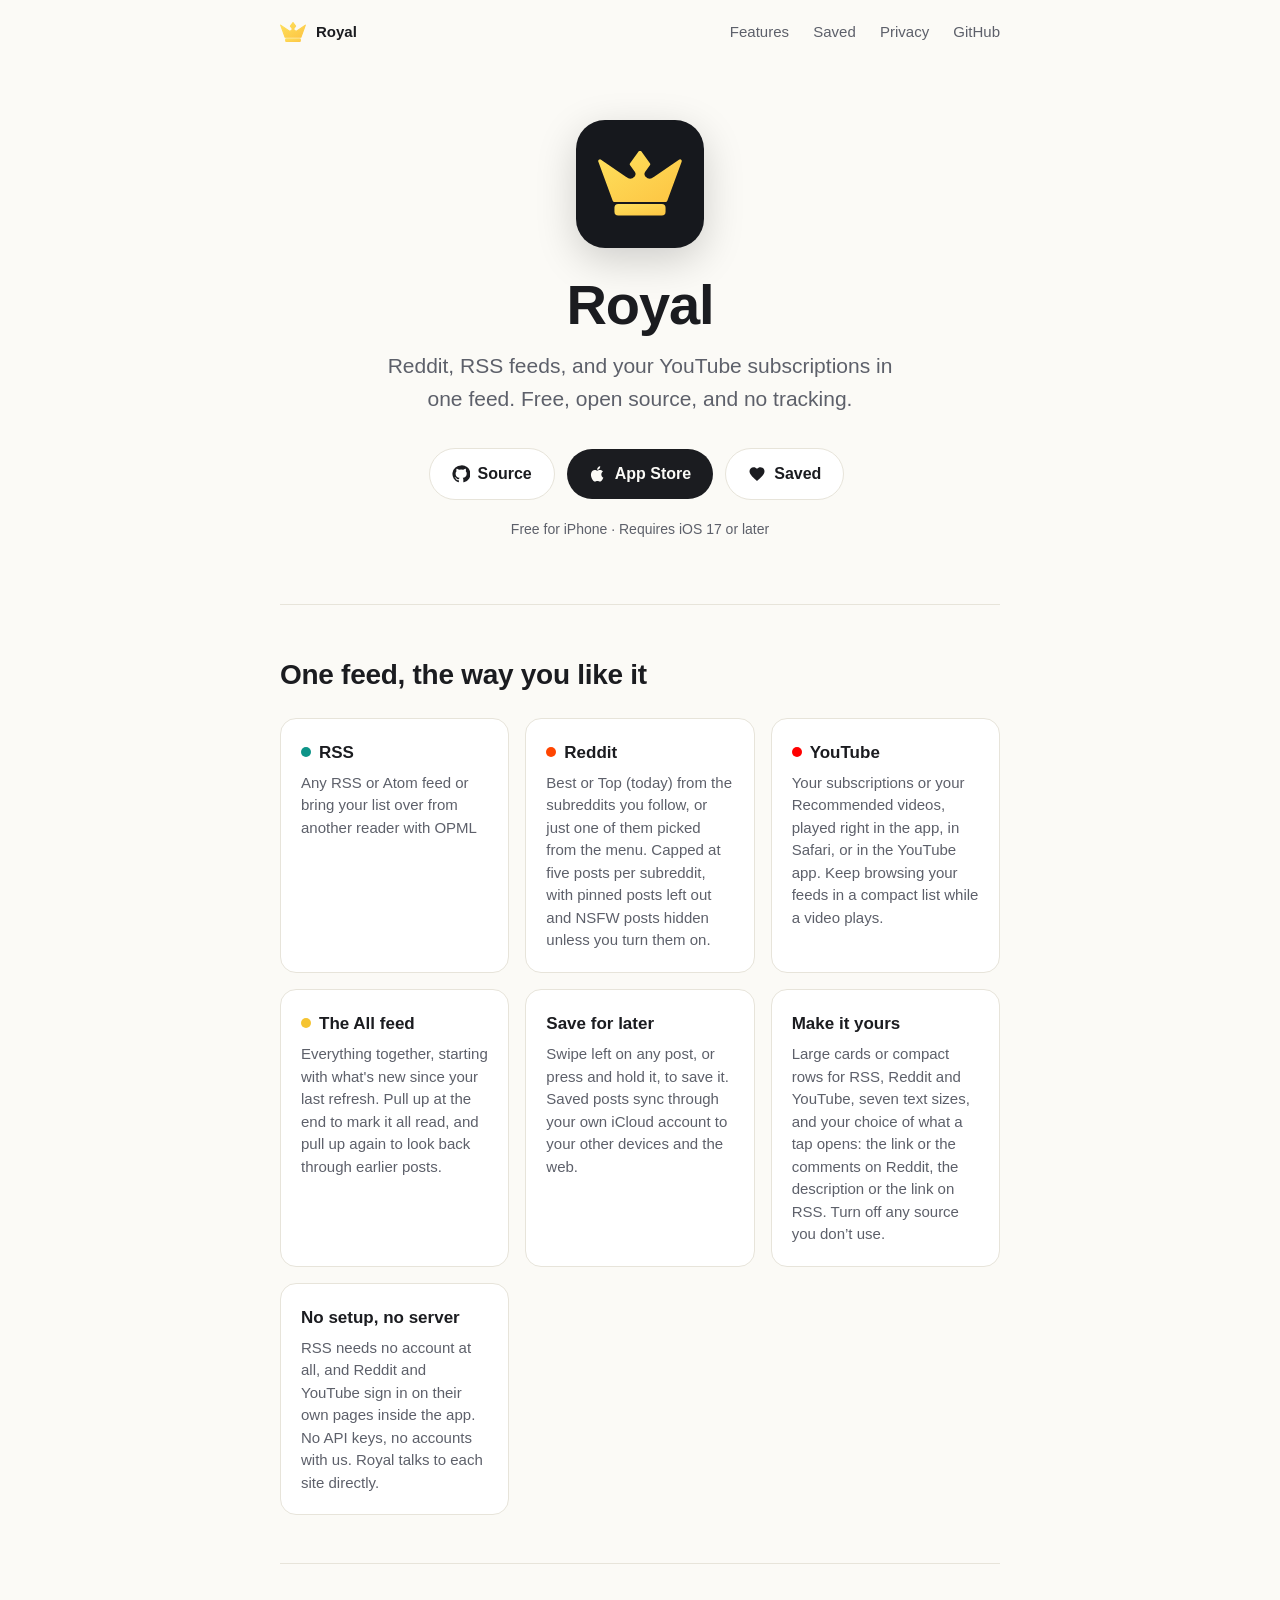
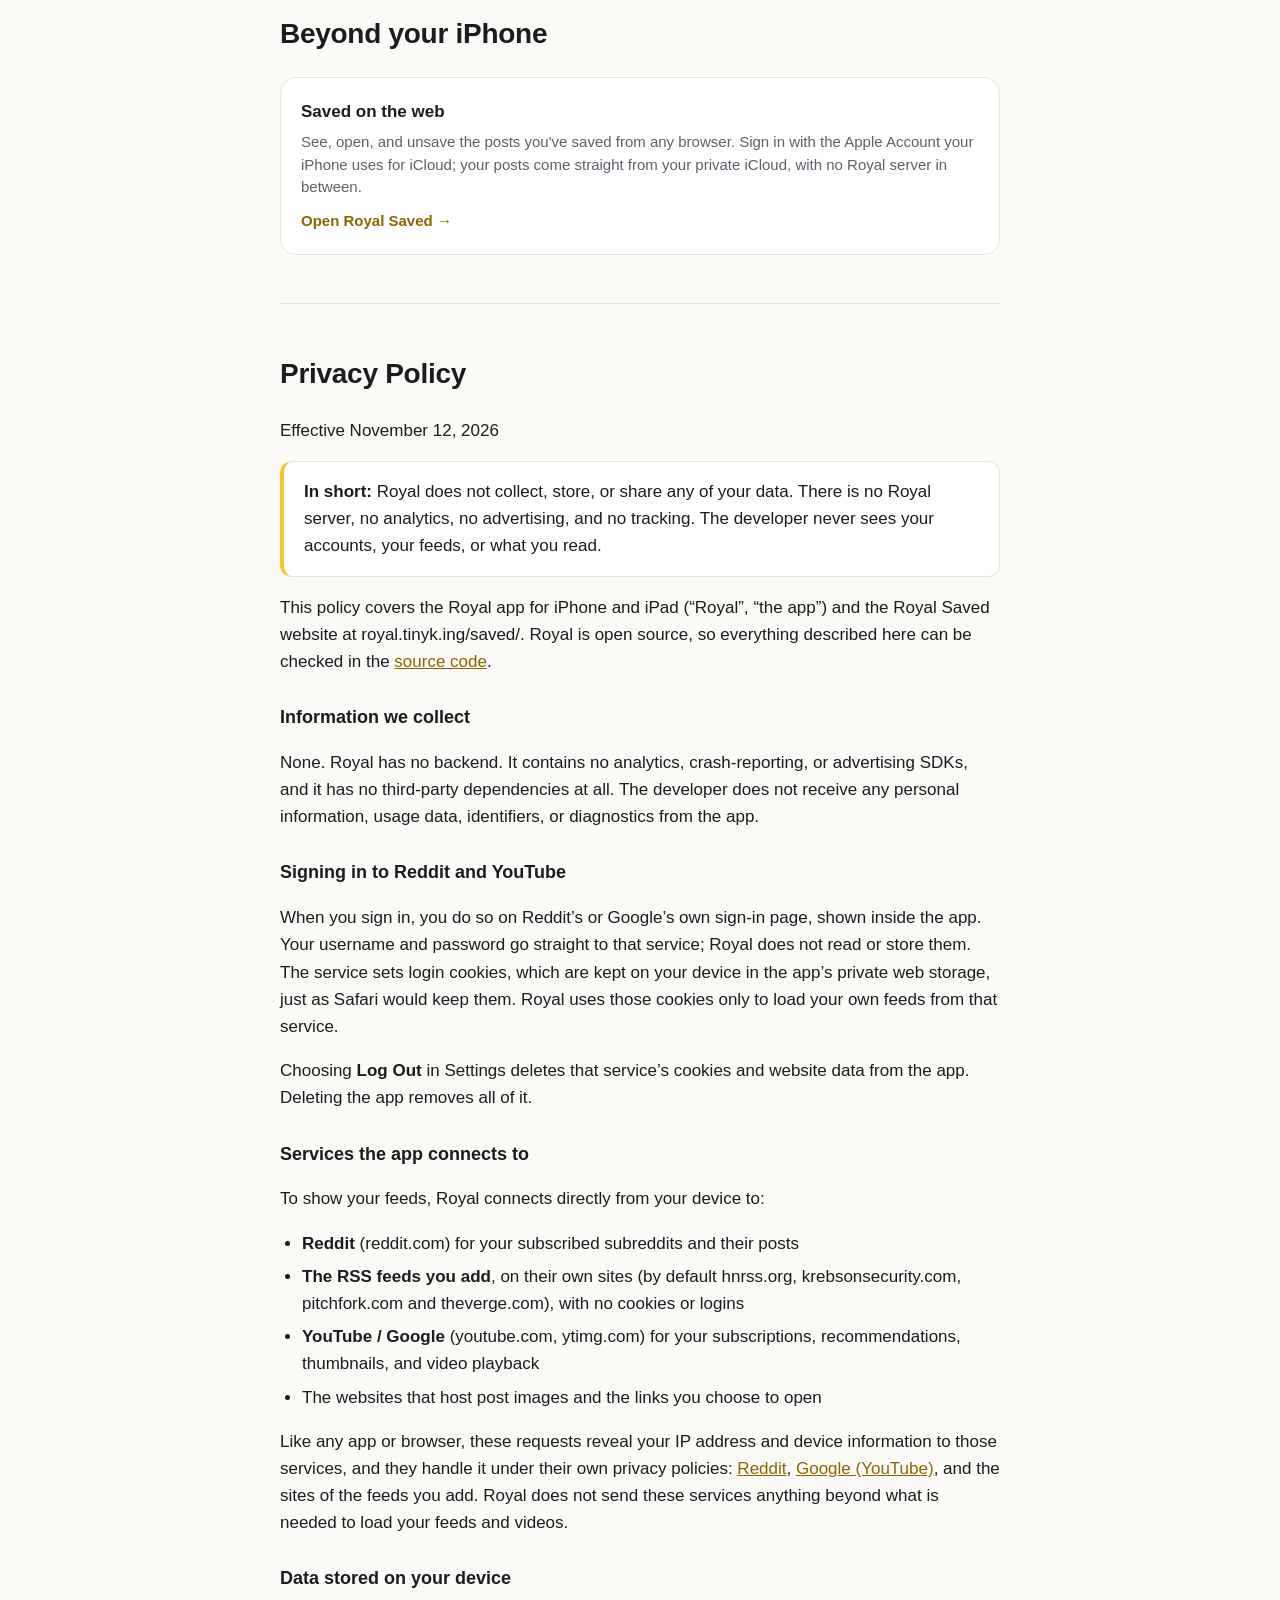
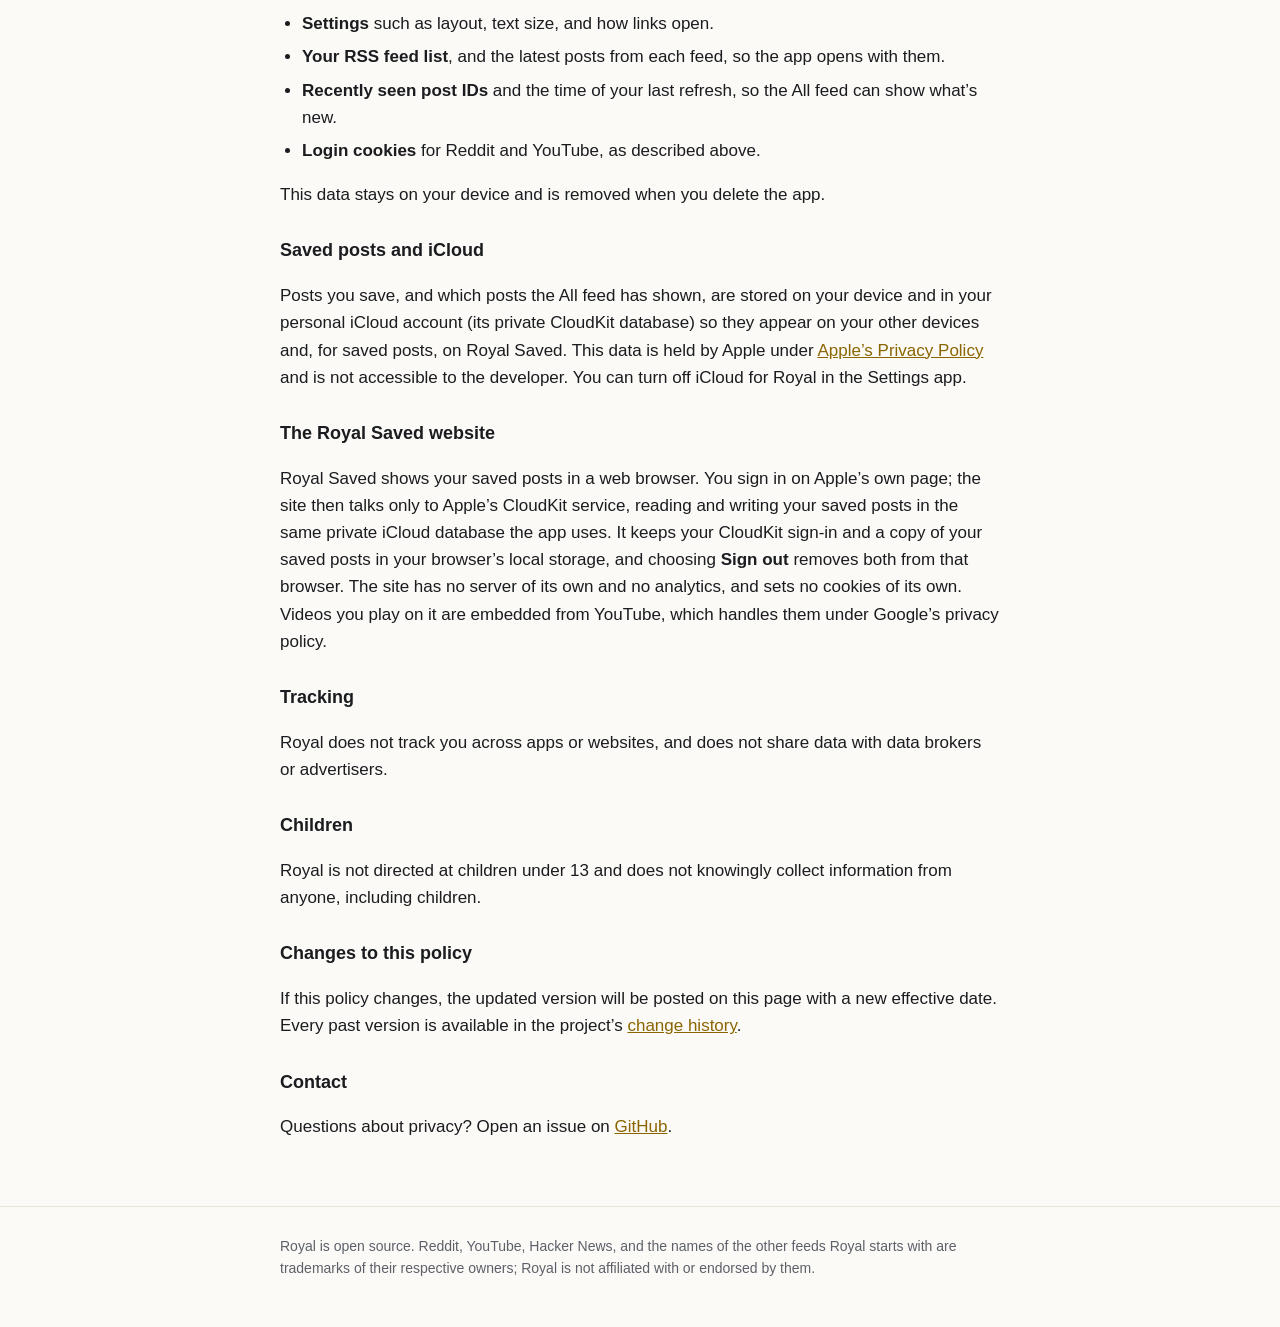
==== docs/index.html @ c331003e "Shorten the landing page's RSS description Co-Authored-By: Claude Opus 5.5 <noreply@anthropic.com>" ====
<!doctype html>
<html lang="en">
<head>
<meta charset="utf-8">
<meta name="viewport" content="width=device-width, initial-scale=1">
<title>Royal — Reddit, RSS &amp; YouTube in one feed</title>
<meta name="description" content="Royal is a free, open-source iOS app that combines Reddit, RSS feeds, and your YouTube subscriptions in one feed. No server, no tracking.">
<link rel="icon" href="data:image/svg+xml,%3Csvg xmlns='http://www.w3.org/2000/svg' viewBox='0 0 1024 1024'%3E%3Crect width='1024' height='1024' rx='230' fill='%2316181d'/%3E%3Cpath fill='%23fed655' stroke='%23fed655' stroke-width='28' stroke-linejoin='round' d='M310 640 196 330 395 467Q440 505 480 460 500 435 485 410L445 355 512 262 579 355 539 410Q524 435 544 460 584 505 629 467L828 330 714 640Z'/%3E%3Crect x='310' y='668' width='404' height='92' rx='30' fill='%23fed655'/%3E%3C/svg%3E">
<style>
  :root {
    --bg: #fbfaf6;
    --surface: #ffffff;
    --text: #1b1c20;
    --muted: #5d606a;
    --line: #e7e4da;
    --gold: #f5c432;
    --gold-ink: #8a6500;
    --icon-bg: #16181d;
  }
  @media (prefers-color-scheme: dark) {
    :root {
      --bg: #0e0f12;
      --surface: #17191e;
      --text: #ecebe6;
      --muted: #a2a4ad;
      --line: #2a2c33;
      --gold: #fed655;
      --gold-ink: #fed655;
      --icon-bg: #22252c;
    }
  }
  * { box-sizing: border-box; }
  html { scroll-behavior: smooth; }
  body {
    margin: 0;
    background: var(--bg);
    color: var(--text);
    font: 17px/1.6 -apple-system, BlinkMacSystemFont, "SF Pro Text", "Helvetica Neue", Helvetica, Arial, sans-serif;
    -webkit-font-smoothing: antialiased;
  }
  a { color: var(--gold-ink); }
  .wrap { max-width: 760px; margin: 0 auto; padding: 0 20px; }

  nav { display: flex; justify-content: space-between; align-items: center; padding: 20px 0; font-size: 15px; }
  nav .brand { display: flex; align-items: center; gap: 10px; font-weight: 600; color: var(--text); text-decoration: none; }
  nav .links a { color: var(--muted); text-decoration: none; margin-left: 20px; }
  nav .links a:hover { color: var(--text); }

  .hero { text-align: center; padding: 56px 0 64px; }
  .icon { width: 128px; height: 128px; border-radius: 29px; background: var(--icon-bg); display: grid; place-items: center; margin: 0 auto 28px; box-shadow: 0 12px 40px rgba(0,0,0,.18); }
  .icon svg { width: 84px; }
  h1 { font-size: clamp(40px, 8vw, 56px); line-height: 1.05; letter-spacing: -0.02em; margin: 0 0 14px; }
  .tagline { font-size: 21px; color: var(--muted); max-width: 520px; margin: 0 auto 32px; }
  /* App Store sits in the middle column, centered under the icon and title, however
     wide the buttons beside it are. */
  .buttons { display: grid; grid-template-columns: 1fr auto 1fr; gap: 12px; align-items: center; }
  .buttons .btn:first-child { justify-self: end; }
  .buttons .btn:last-child { justify-self: start; }
  .btn { display: inline-flex; align-items: center; gap: 8px; padding: 12px 22px; border-radius: 999px; font-weight: 600; font-size: 16px; text-decoration: none; }
  .btn.primary { background: var(--text); color: var(--bg); }
  .btn.secondary { border: 1px solid var(--line); color: var(--text); background: var(--surface); }
  .btn svg { width: 18px; height: 18px; fill: currentColor; }
  .btn { transition: transform .15s ease, box-shadow .15s ease, background-color .15s ease, border-color .15s ease, color .15s ease; }
  .btn:hover { transform: translateY(-2px); box-shadow: 0 6px 18px rgb(0 0 0 / .14); }
  .btn:active { transform: translateY(0); box-shadow: none; }
  .btn.primary:hover { background: var(--gold); color: #1b1c20; }
  .btn.secondary:hover { border-color: var(--gold); color: var(--gold-ink); }
  .btn:focus-visible { outline: 2px solid var(--gold); outline-offset: 3px; }
  @media (prefers-reduced-motion: reduce) { .btn, .btn:hover { transition: none; transform: none; } }

  section { padding: 48px 0; border-top: 1px solid var(--line); }
  h2 { font-size: 28px; letter-spacing: -0.01em; margin: 0 0 20px; }
  h3 { font-size: 18px; margin: 28px 0 6px; }

  .features { display: grid; grid-template-columns: repeat(auto-fit, minmax(220px, 1fr)); gap: 16px; }
  .feature { background: var(--surface); border: 1px solid var(--line); border-radius: 16px; padding: 20px; }
  .feature h3 { margin: 0 0 6px; font-size: 17px; }
  .feature p { margin: 0; color: var(--muted); font-size: 15px; line-height: 1.5; }
  .requirements { margin: 18px 0 0; color: var(--muted); font-size: 14px; }
  .feature .more { display: inline-block; margin-top: 10px; font-weight: 600; font-size: 15px; text-decoration: none; }
  .feature .more:hover { text-decoration: underline; }
  .dot { display: inline-block; width: 10px; height: 10px; border-radius: 50%; margin-right: 8px; vertical-align: 1px; }

  .privacy p, .privacy li { color: var(--text); }
  .privacy ul { padding-left: 22px; }
  .privacy li { margin-bottom: 6px; }
  .summary { background: var(--surface); border: 1px solid var(--line); border-left: 4px solid var(--gold); border-radius: 12px; padding: 16px 20px; margin: 0 0 8px; }
  .muted { color: var(--muted); }
  code { font: 14px ui-monospace, SFMono-Regular, Menlo, monospace; }

  footer { border-top: 1px solid var(--line); padding: 28px 0 48px; color: var(--muted); font-size: 14px; }
  footer a { color: var(--muted); }

  /* Too narrow for three across: App Store on its own row, the other two below. */
  @media (max-width: 520px) {
    .buttons { grid-template-columns: auto auto; justify-content: center; }
    .buttons .btn.primary { order: -1; grid-column: 1 / -1; justify-self: center; }
  }
  @media (max-width: 480px) {
    nav .links a { margin-left: 14px; }
    .tagline { font-size: 18px; }
  }
</style>
</head>
<body>
<div class="wrap">
  <nav>
    <a class="brand" href="#">
      <svg width="26" viewBox="180 250 664 520" aria-hidden="true"><use href="#crown"/></svg>
      Royal
    </a>
    <div class="links">
      <a href="#features">Features</a>
      <a href="saved/">Saved</a>
      <a href="#privacy">Privacy</a>
      <a href="https://github.com/tinykings/Royal-iOS">GitHub</a>
    </div>
  </nav>

  <header class="hero">
    <div class="icon">
      <svg viewBox="180 250 664 520" role="img" aria-label="Royal app icon">
        <defs>
          <linearGradient id="gold" x1="0" y1="0" x2="1" y2="1">
            <stop offset="0" stop-color="#fee05c"/>
            <stop offset="1" stop-color="#fdc543"/>
          </linearGradient>
          <g id="crown" fill="url(#gold)">
            <path stroke="url(#gold)" stroke-width="28" stroke-linejoin="round"
                  d="M310 640 196 330 395 467Q440 505 480 460 500 435 485 410L445 355 512 262 579 355 539 410Q524 435 544 460 584 505 629 467L828 330 714 640Z"/>
            <rect x="310" y="668" width="404" height="92" rx="30"/>
          </g>
        </defs>
        <use href="#crown"/>
      </svg>
    </div>
    <h1>Royal</h1>
    <p class="tagline">Reddit, RSS feeds, and your YouTube subscriptions in one feed. Free, open source, and no tracking.</p>
    <div class="buttons">
      <a class="btn secondary" href="https://github.com/tinykings/Royal-iOS">
        <svg viewBox="0 0 24 24" aria-hidden="true"><path d="M12 .5a11.5 11.5 0 0 0-3.6 22.4c.6.1.8-.3.8-.6v-2c-3.2.7-3.9-1.5-3.9-1.5-.5-1.3-1.3-1.7-1.3-1.7-1-.7.1-.7.1-.7 1.2.1 1.8 1.2 1.8 1.2 1 1.8 2.8 1.3 3.5 1 .1-.8.4-1.3.7-1.6-2.6-.3-5.3-1.3-5.3-5.7 0-1.3.5-2.3 1.2-3.1-.1-.3-.5-1.5.1-3.1 0 0 1-.3 3.2 1.2a11 11 0 0 1 5.8 0c2.2-1.5 3.2-1.2 3.2-1.2.6 1.6.2 2.8.1 3.1.8.8 1.2 1.9 1.2 3.1 0 4.4-2.7 5.4-5.3 5.7.4.4.8 1.1.8 2.2v3.3c0 .3.2.7.8.6A11.5 11.5 0 0 0 12 .5z"/></svg>
        Source
      </a>
      <a class="btn primary" href="https://apps.apple.com/search?term=Royal%20tinykings">
        <svg viewBox="0 0 24 24" aria-hidden="true"><path d="M16.4 12.6c0-2.6 2.1-3.8 2.2-3.9-1.2-1.8-3.1-2-3.7-2-1.6-.2-3.1.9-3.9.9-.8 0-2-.9-3.4-.9-1.7 0-3.3 1-4.2 2.6-1.8 3.1-.5 7.7 1.3 10.2.9 1.2 1.9 2.6 3.2 2.6 1.3-.1 1.8-.8 3.3-.8 1.6 0 2 .8 3.4.8 1.4 0 2.3-1.3 3.1-2.5 1-1.4 1.4-2.8 1.4-2.9 0 0-2.7-1-2.7-4.1zM13.9 4.9c.7-.9 1.2-2 1-3.2-1 .1-2.3.7-3 1.6-.7.8-1.2 2-1.1 3.1 1.2.1 2.3-.6 3.1-1.5z"/></svg>
        App Store
      </a>
      <a class="btn secondary" href="saved/">
        <svg viewBox="0 0 24 24" aria-hidden="true"><path d="M12 21.2l-1.4-1.3C5.4 15.3 2 12.2 2 8.4 2 5.3 4.4 3 7.5 3c1.7 0 3.4.8 4.5 2.1C13.1 3.8 14.8 3 16.5 3 19.6 3 22 5.3 22 8.4c0 3.8-3.4 6.9-8.6 11.5L12 21.2z"/></svg>
        Saved
      </a>
    </div>
    <p class="requirements">Free for iPhone · Requires iOS 17 or later</p>
  </header>

  <section id="features">
    <h2>One feed, the way you like it</h2>
    <div class="features">
      <div class="feature">
        <h3><span class="dot" style="background:#0d9488"></span>RSS</h3>
        <p>Any RSS or Atom feed or bring your list over from another reader with OPML</p>
      </div>
      <div class="feature">
        <h3><span class="dot" style="background:#ff4500"></span>Reddit</h3>
        <p>Best or Top (today) from the subreddits you follow, or just one of them picked from the menu. Capped at five posts per subreddit, with pinned posts left out and NSFW posts hidden unless you turn them on.</p>
      </div>
      <div class="feature">
        <h3><span class="dot" style="background:#ff0000"></span>YouTube</h3>
        <p>Your subscriptions or your Recommended videos, played right in the app, in Safari, or in the YouTube app. Keep browsing your feeds in a compact list while a video plays.</p>
      </div>
      <div class="feature">
        <h3><span class="dot" style="background:var(--gold)"></span>The All feed</h3>
        <p>Everything together, starting with what's new since your last refresh. Pull up at the end to mark it all read, and pull up again to look back through earlier posts.</p>
      </div>
      <div class="feature">
        <h3>Save for later</h3>
        <p>Swipe left on any post, or press and hold it, to save it. Saved posts sync through your own iCloud account to your other devices and the web.</p>
      </div>
      <div class="feature">
        <h3>Make it yours</h3>
        <p>Large cards or compact rows for RSS, Reddit and YouTube, seven text sizes, and your choice of what a tap opens: the link or the comments on Reddit, the description or the link on RSS. Turn off any source you don’t use.</p>
      </div>
      <div class="feature">
        <h3>No setup, no server</h3>
        <p>RSS needs no account at all, and Reddit and YouTube sign in on their own pages inside the app. No API keys, no accounts with us. Royal talks to each site directly.</p>
      </div>
    </div>
  </section>

  <section id="elsewhere">
    <h2>Beyond your iPhone</h2>
    <div class="features">
      <div class="feature">
        <h3>Saved on the web</h3>
        <p>See, open, and unsave the posts you've saved from any browser. Sign in with the Apple Account your iPhone uses for iCloud; your posts come straight from your private iCloud, with no Royal server in between.</p>
        <a class="more" href="saved/">Open Royal Saved →</a>
      </div>
    </div>
  </section>

  <section id="privacy" class="privacy">
    <h2>Privacy Policy</h2>
    <p class="muted">Effective November 12, 2026</p>

    <p class="summary"><strong>In short:</strong> Royal does not collect, store, or share any of your data. There is no Royal server, no analytics, no advertising, and no tracking. The developer never sees your accounts, your feeds, or what you read.</p>

    <p>This policy covers the Royal app for iPhone and iPad (“Royal”, “the app”) and the Royal Saved website at royal.tinyk.ing/saved/. Royal is open source, so everything described here can be checked in the <a href="https://github.com/tinykings/Royal-iOS">source code</a>.</p>

    <h3>Information we collect</h3>
    <p>None. Royal has no backend. It contains no analytics, crash-reporting, or advertising SDKs, and it has no third-party dependencies at all. The developer does not receive any personal information, usage data, identifiers, or diagnostics from the app.</p>

    <h3>Signing in to Reddit and YouTube</h3>
    <p>When you sign in, you do so on Reddit’s or Google’s own sign-in page, shown inside the app. Your username and password go straight to that service; Royal does not read or store them. The service sets login cookies, which are kept on your device in the app’s private web storage, just as Safari would keep them. Royal uses those cookies only to load your own feeds from that service.</p>
    <p>Choosing <strong>Log Out</strong> in Settings deletes that service’s cookies and website data from the app. Deleting the app removes all of it.</p>

    <h3>Services the app connects to</h3>
    <p>To show your feeds, Royal connects directly from your device to:</p>
    <ul>
      <li><strong>Reddit</strong> (reddit.com) for your subscribed subreddits and their posts</li>
      <li><strong>The RSS feeds you add</strong>, on their own sites (by default hnrss.org, krebsonsecurity.com, pitchfork.com and theverge.com), with no cookies or logins</li>
      <li><strong>YouTube / Google</strong> (youtube.com, ytimg.com) for your subscriptions, recommendations, thumbnails, and video playback</li>
      <li>The websites that host post images and the links you choose to open</li>
    </ul>
    <p>Like any app or browser, these requests reveal your IP address and device information to those services, and they handle it under their own privacy policies: <a href="https://www.reddit.com/policies/privacy-policy">Reddit</a>, <a href="https://policies.google.com/privacy">Google (YouTube)</a>, and the sites of the feeds you add. Royal does not send these services anything beyond what is needed to load your feeds and videos.</p>

    <h3>Data stored on your device</h3>
    <ul>
      <li><strong>Settings</strong> such as layout, text size, and how links open.</li>
      <li><strong>Your RSS feed list</strong>, and the latest posts from each feed, so the app opens with them.</li>
      <li><strong>Recently seen post IDs</strong> and the time of your last refresh, so the All feed can show what’s new.</li>
      <li><strong>Login cookies</strong> for Reddit and YouTube, as described above.</li>
    </ul>
    <p>This data stays on your device and is removed when you delete the app.</p>

    <h3>Saved posts and iCloud</h3>
    <p>Posts you save, and which posts the All feed has shown, are stored on your device and in your personal iCloud account (its private CloudKit database) so they appear on your other devices and, for saved posts, on Royal Saved. This data is held by Apple under <a href="https://www.apple.com/legal/privacy/">Apple’s Privacy Policy</a> and is not accessible to the developer. You can turn off iCloud for Royal in the Settings app.</p>

    <h3>The Royal Saved website</h3>
    <p>Royal Saved shows your saved posts in a web browser. You sign in on Apple’s own page; the site then talks only to Apple’s CloudKit service, reading and writing your saved posts in the same private iCloud database the app uses. It keeps your CloudKit sign-in and a copy of your saved posts in your browser’s local storage, and choosing <strong>Sign out</strong> removes both from that browser. The site has no server of its own and no analytics, and sets no cookies of its own. Videos you play on it are embedded from YouTube, which handles them under Google’s privacy policy.</p>

    <h3>Tracking</h3>
    <p>Royal does not track you across apps or websites, and does not share data with data brokers or advertisers.</p>

    <h3>Children</h3>
    <p>Royal is not directed at children under 13 and does not knowingly collect information from anyone, including children.</p>

    <h3>Changes to this policy</h3>
    <p>If this policy changes, the updated version will be posted on this page with a new effective date. Every past version is available in the project’s <a href="https://github.com/tinykings/Royal-iOS/commits/main/docs/index.html">change history</a>.</p>

    <h3>Contact</h3>
    <p>Questions about privacy? Open an issue on <a href="https://github.com/tinykings/Royal-iOS/issues">GitHub</a>.</p>
  </section>
</div>

<footer>
  <div class="wrap">
    Royal is open source. Reddit, YouTube, Hacker News, and the names of the other feeds Royal starts with are trademarks of their respective owners; Royal is not affiliated with or endorsed by them.
  </div>
</footer>
<script>
  // Land on the linked section (e.g. #privacy) on load, even when the browser would
  // otherwise restore an earlier scroll position.
  if ("scrollRestoration" in history) history.scrollRestoration = "manual";
  window.addEventListener("load", () => {
    const target = location.hash && document.getElementById(decodeURIComponent(location.hash.slice(1)));
    if (target) target.scrollIntoView({ behavior: "instant" });
  });
</script>
</body>
</html>
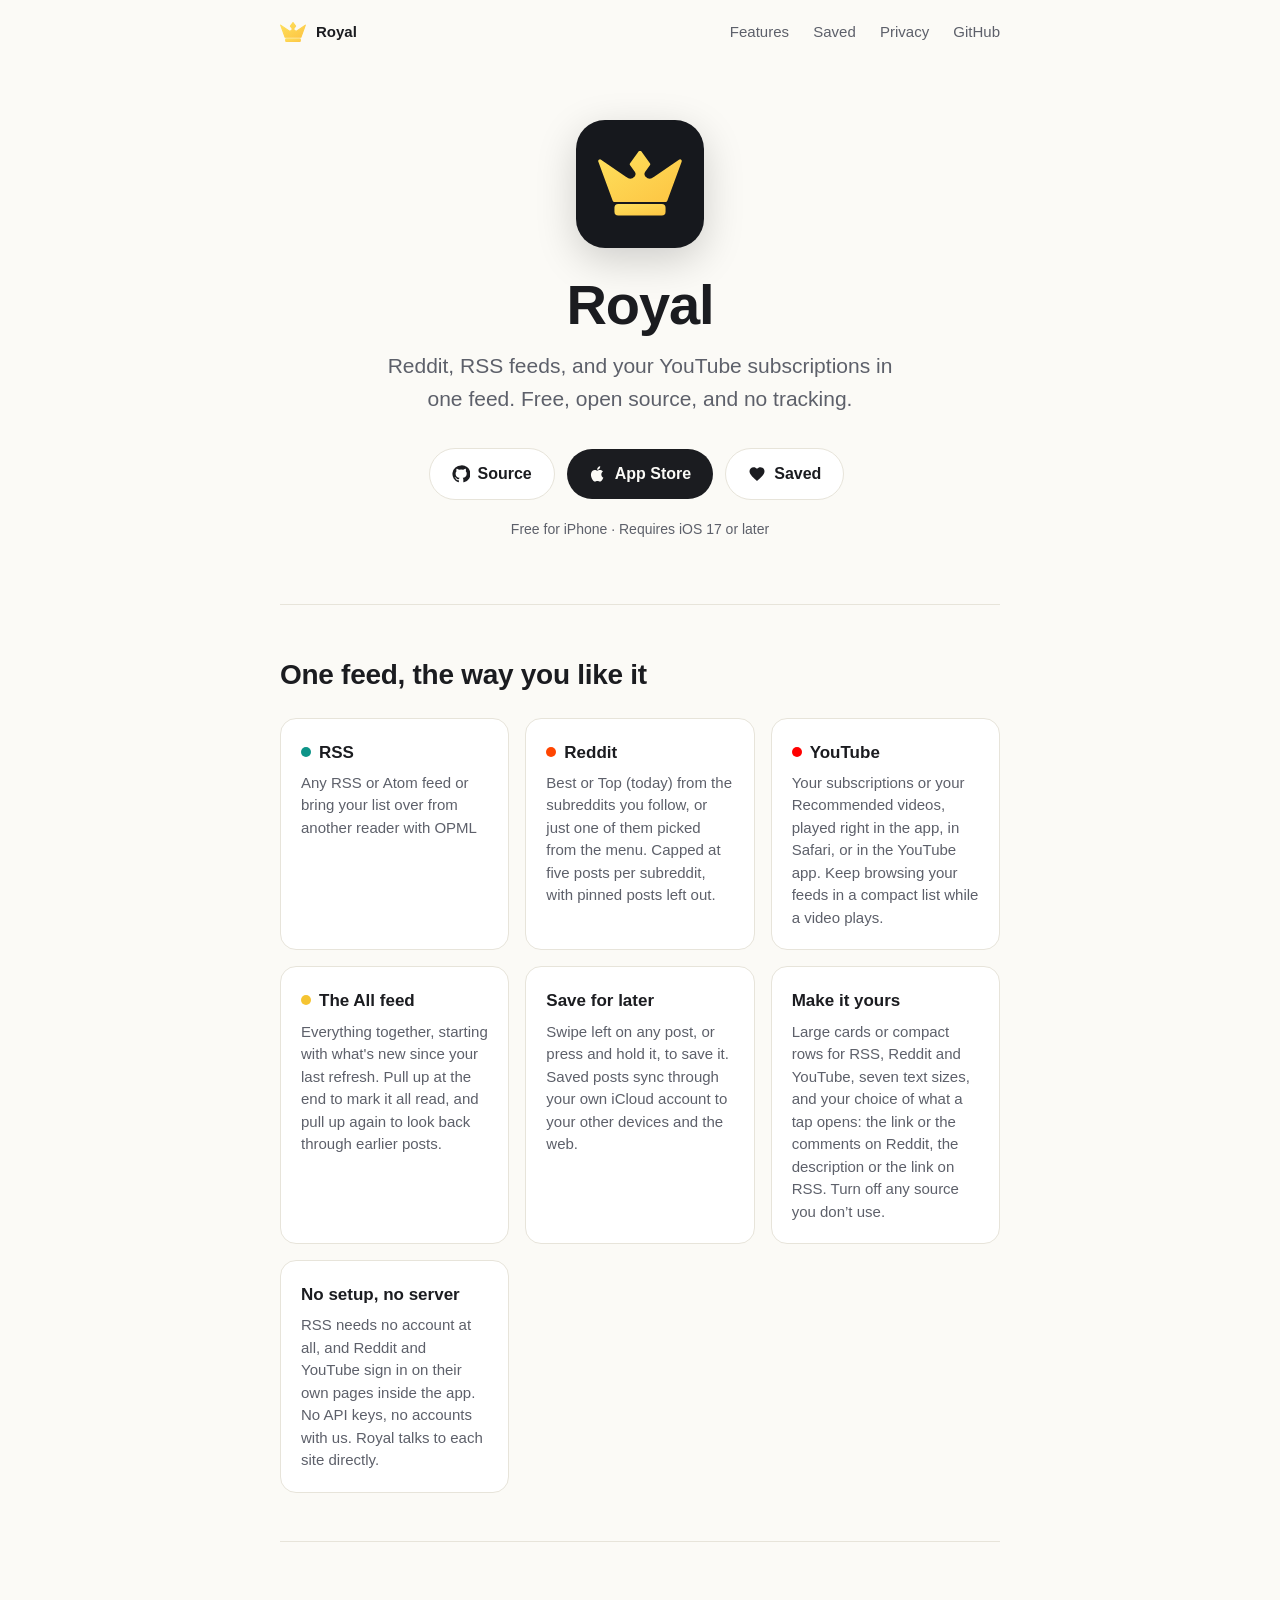
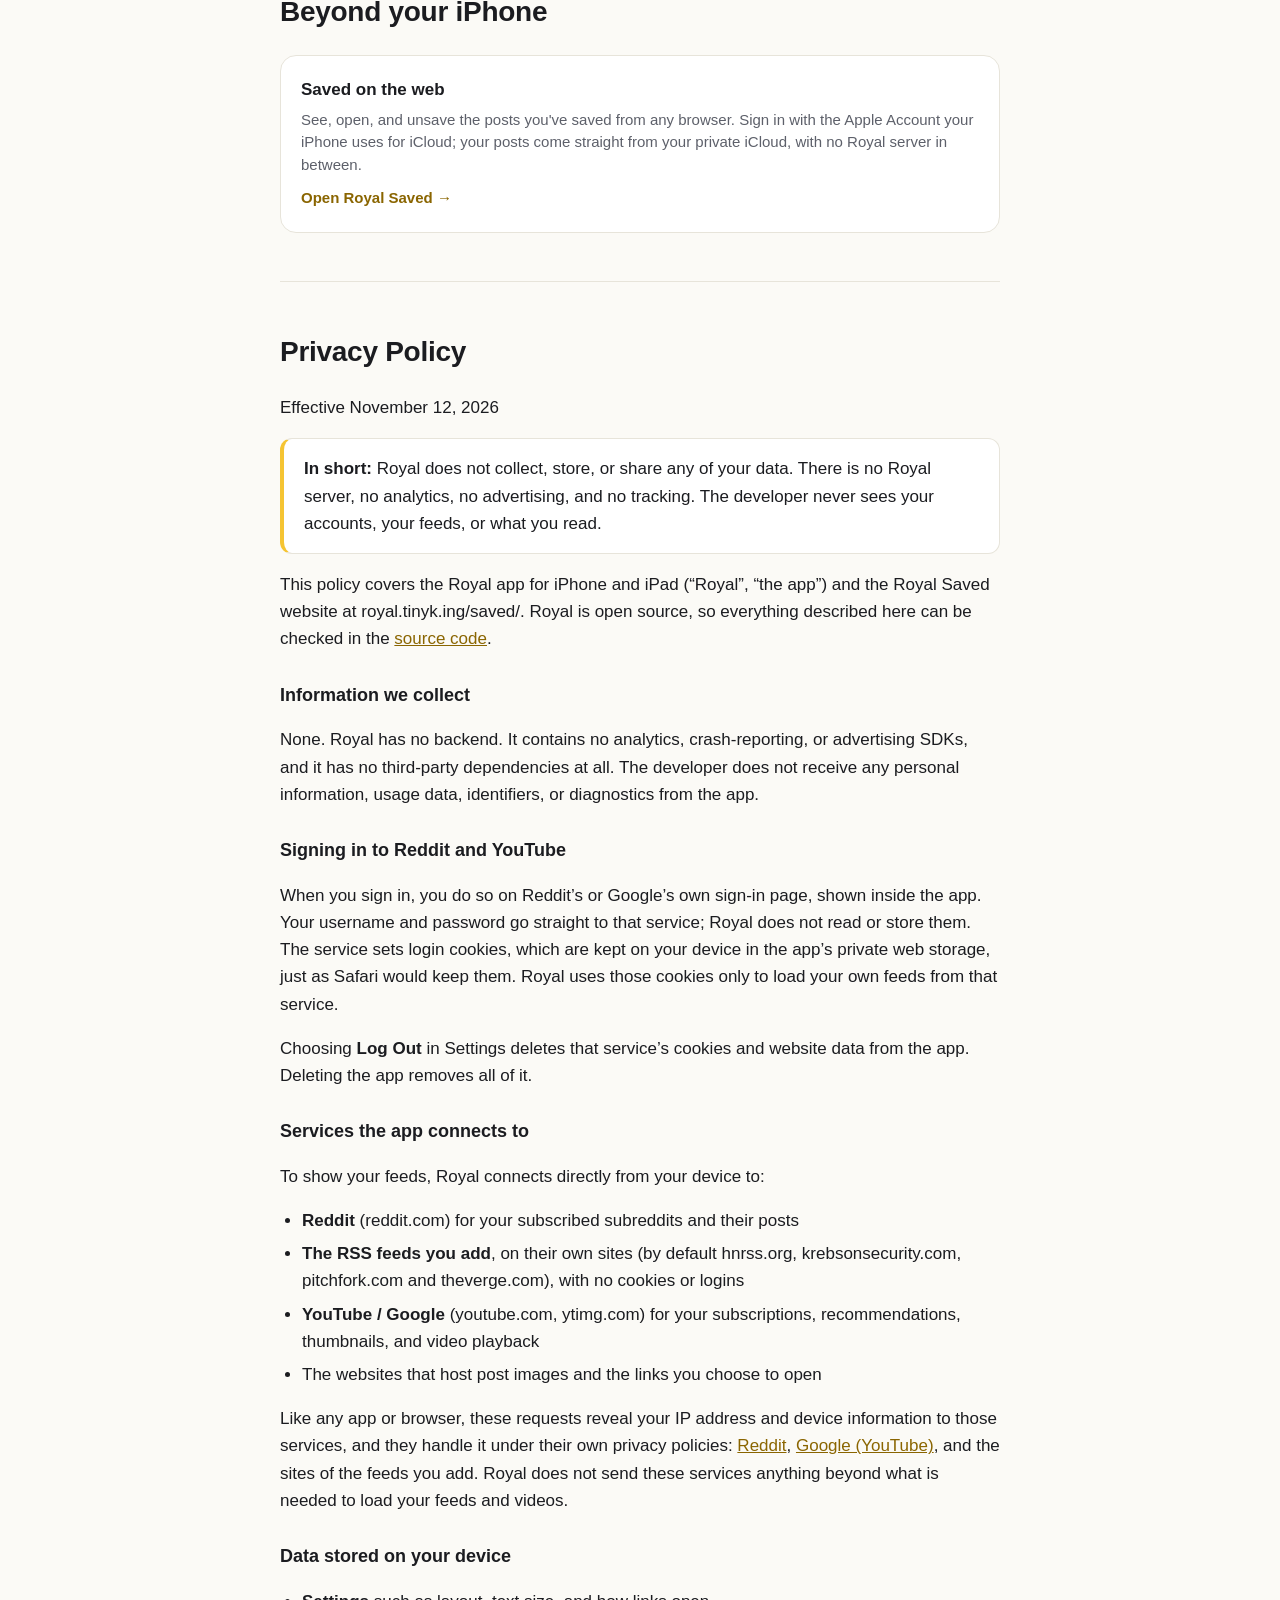
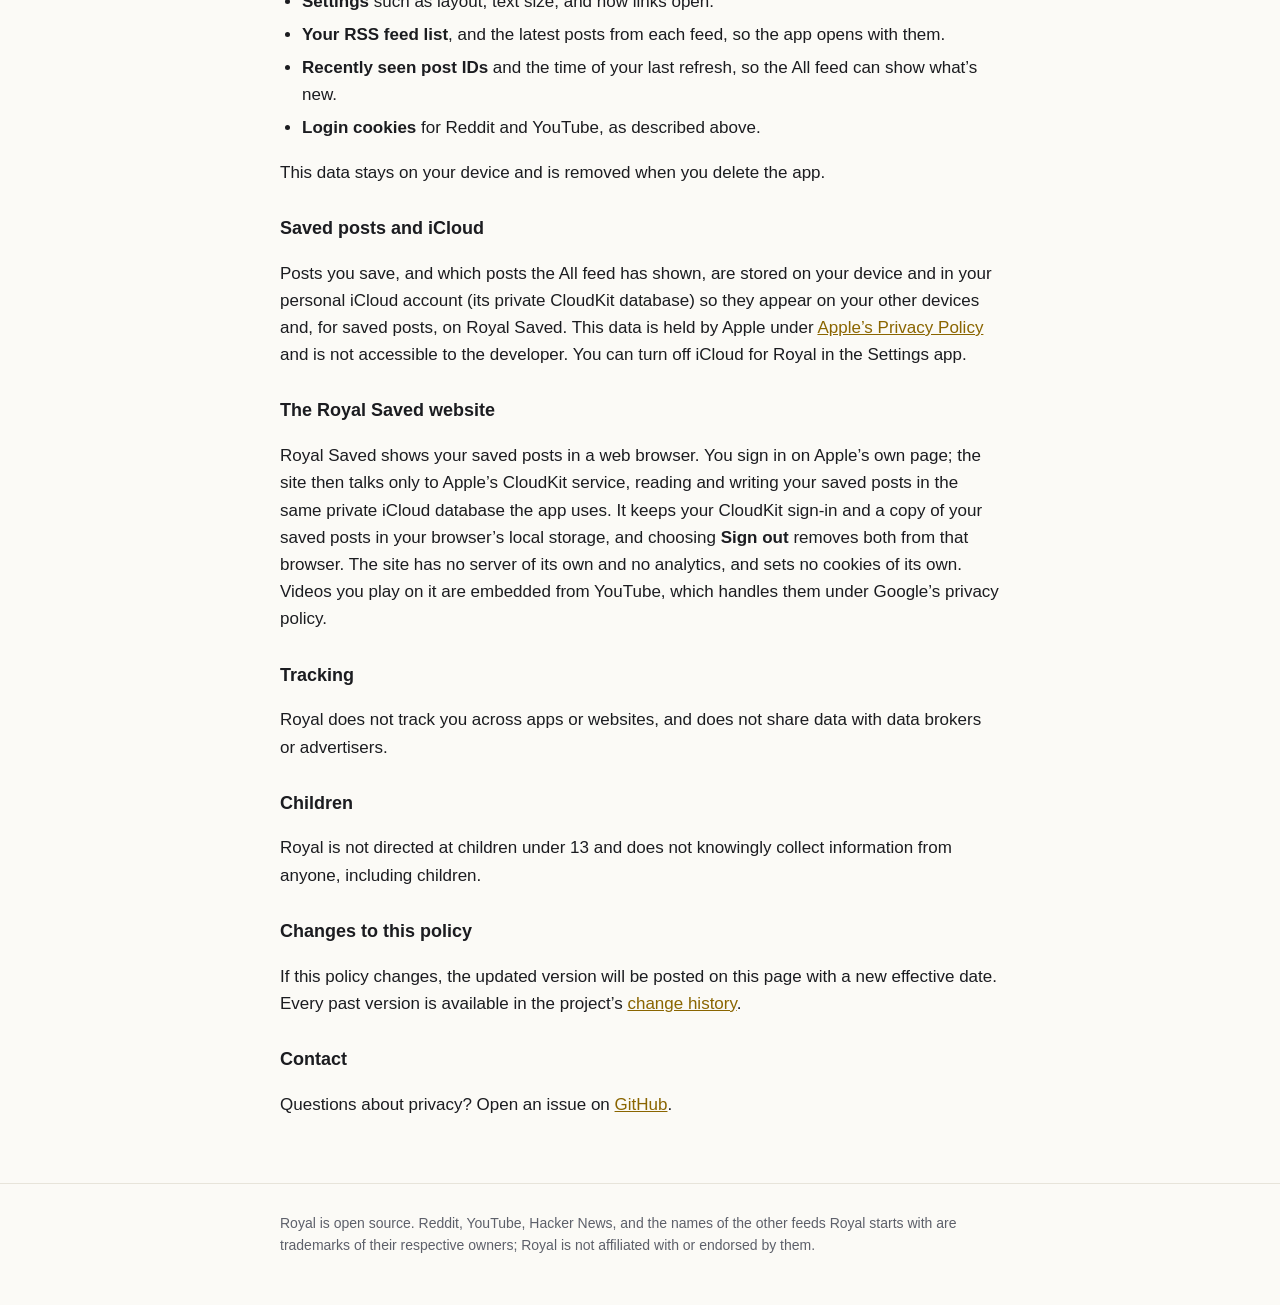
==== commit e8da3c66: "Always show NSFW Reddit posts with blurred images, and drop the setting Reddit feeds and the subredd" ====
--- a/docs/index.html
+++ b/docs/index.html
@@ -162,7 +162,7 @@
       </div>
       <div class="feature">
         <h3><span class="dot" style="background:#ff4500"></span>Reddit</h3>
-        <p>Best or Top (today) from the subreddits you follow, or just one of them picked from the menu. Capped at five posts per subreddit, with pinned posts left out and NSFW posts hidden unless you turn them on.</p>
+        <p>Best or Top (today) from the subreddits you follow, or just one of them picked from the menu. Capped at five posts per subreddit, with pinned posts left out.</p>
       </div>
       <div class="feature">
         <h3><span class="dot" style="background:#ff0000"></span>YouTube</h3>
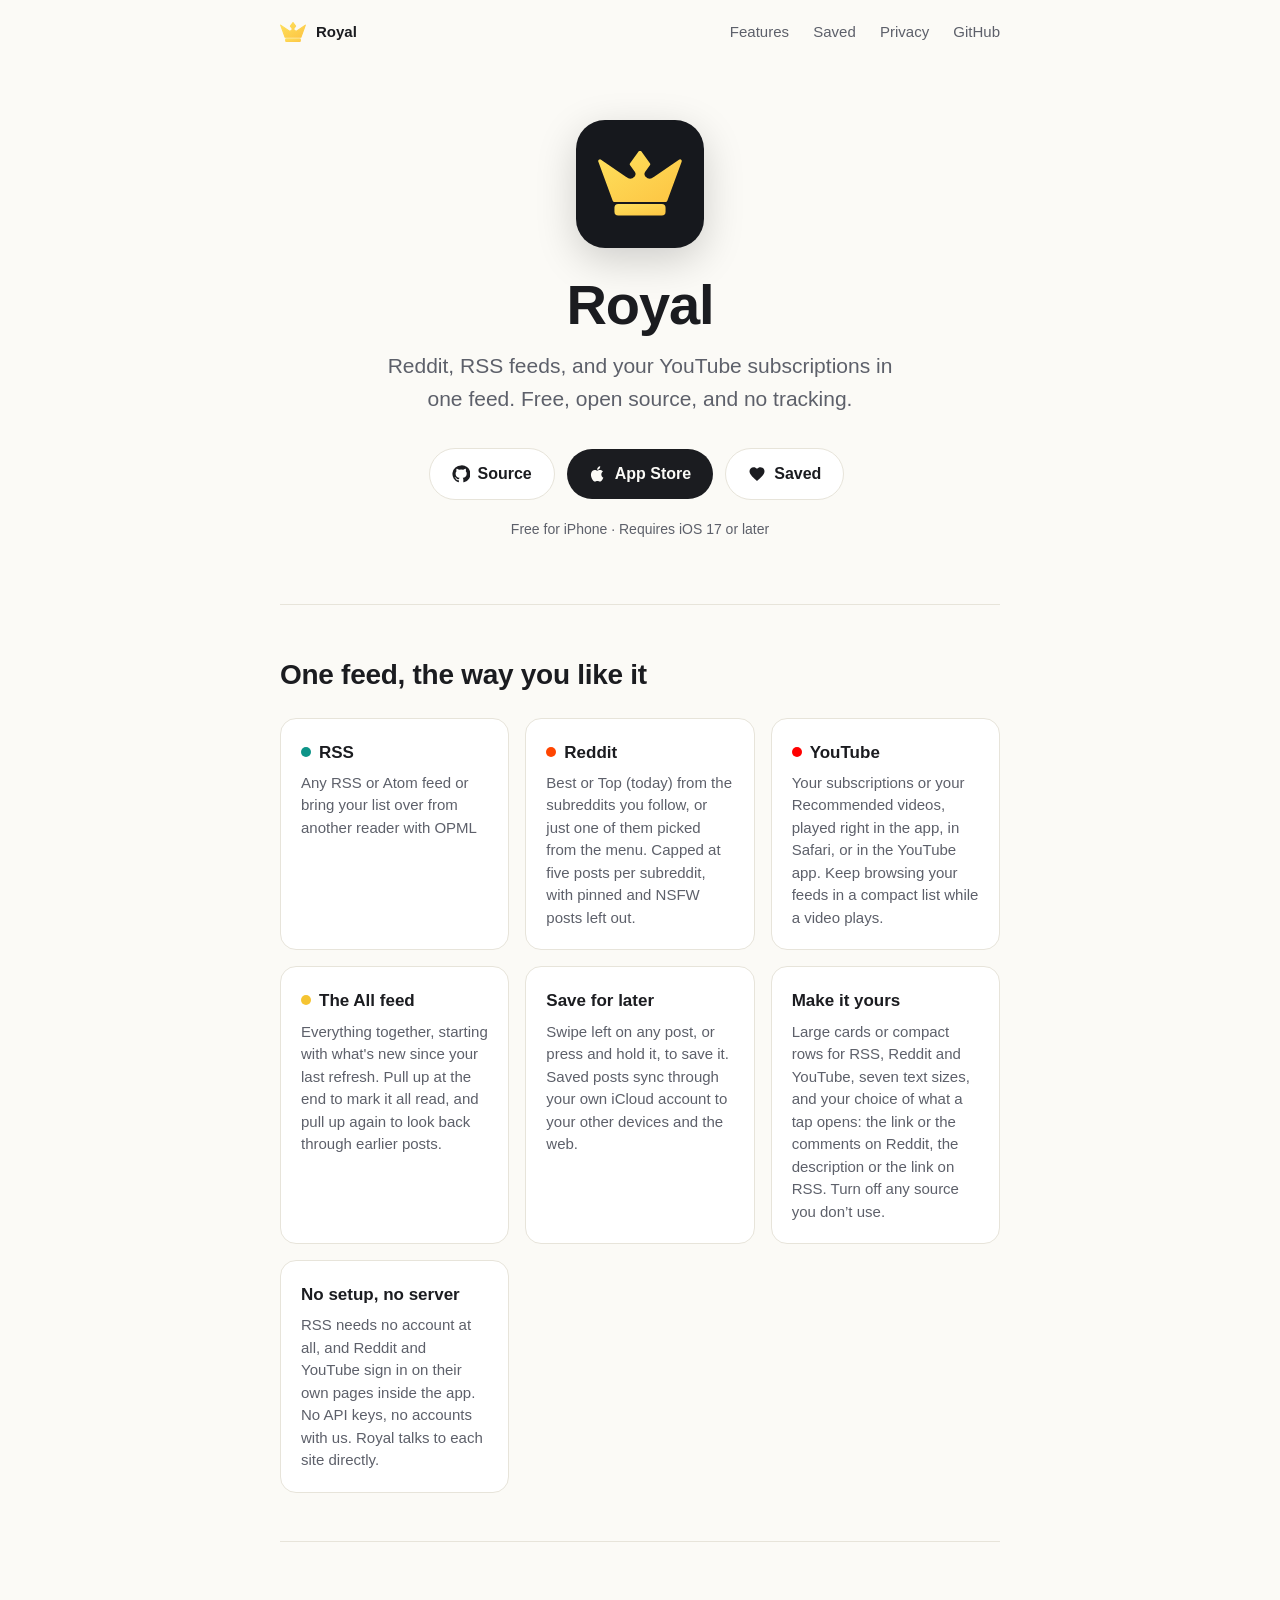
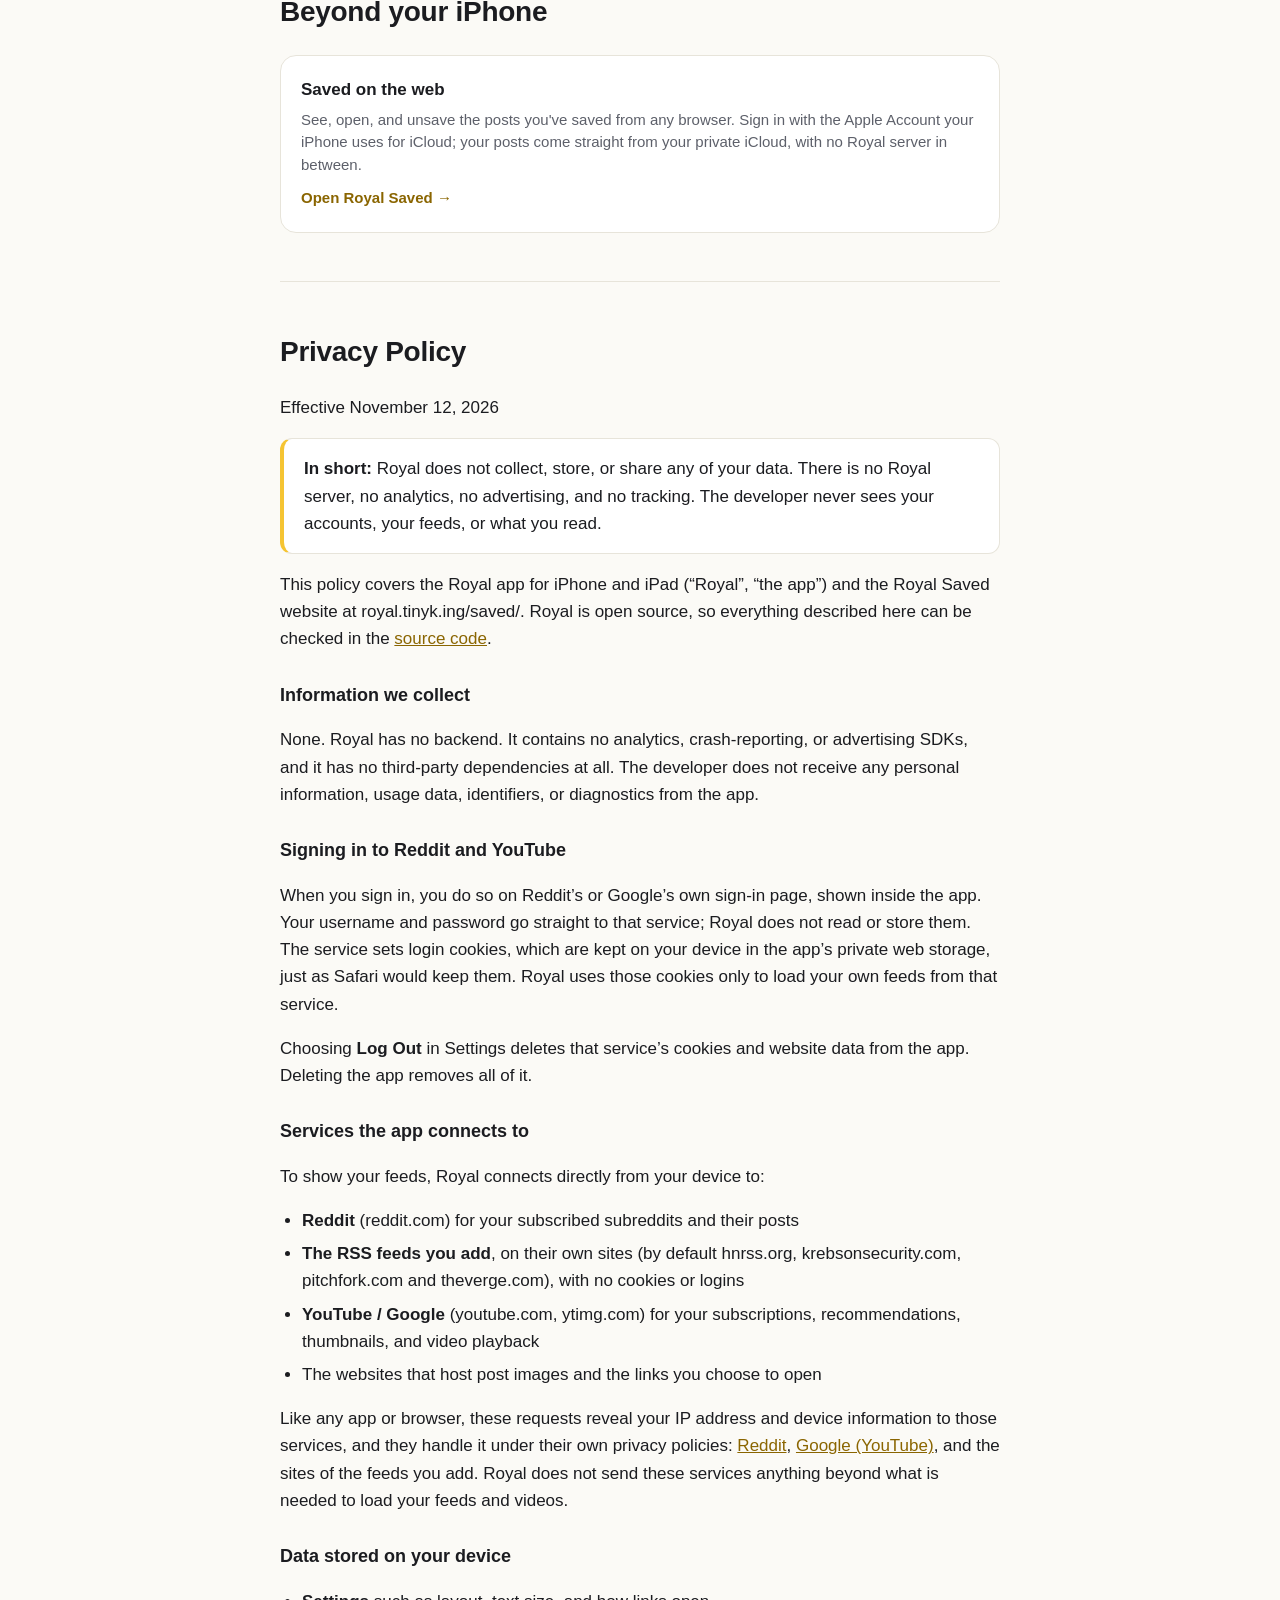
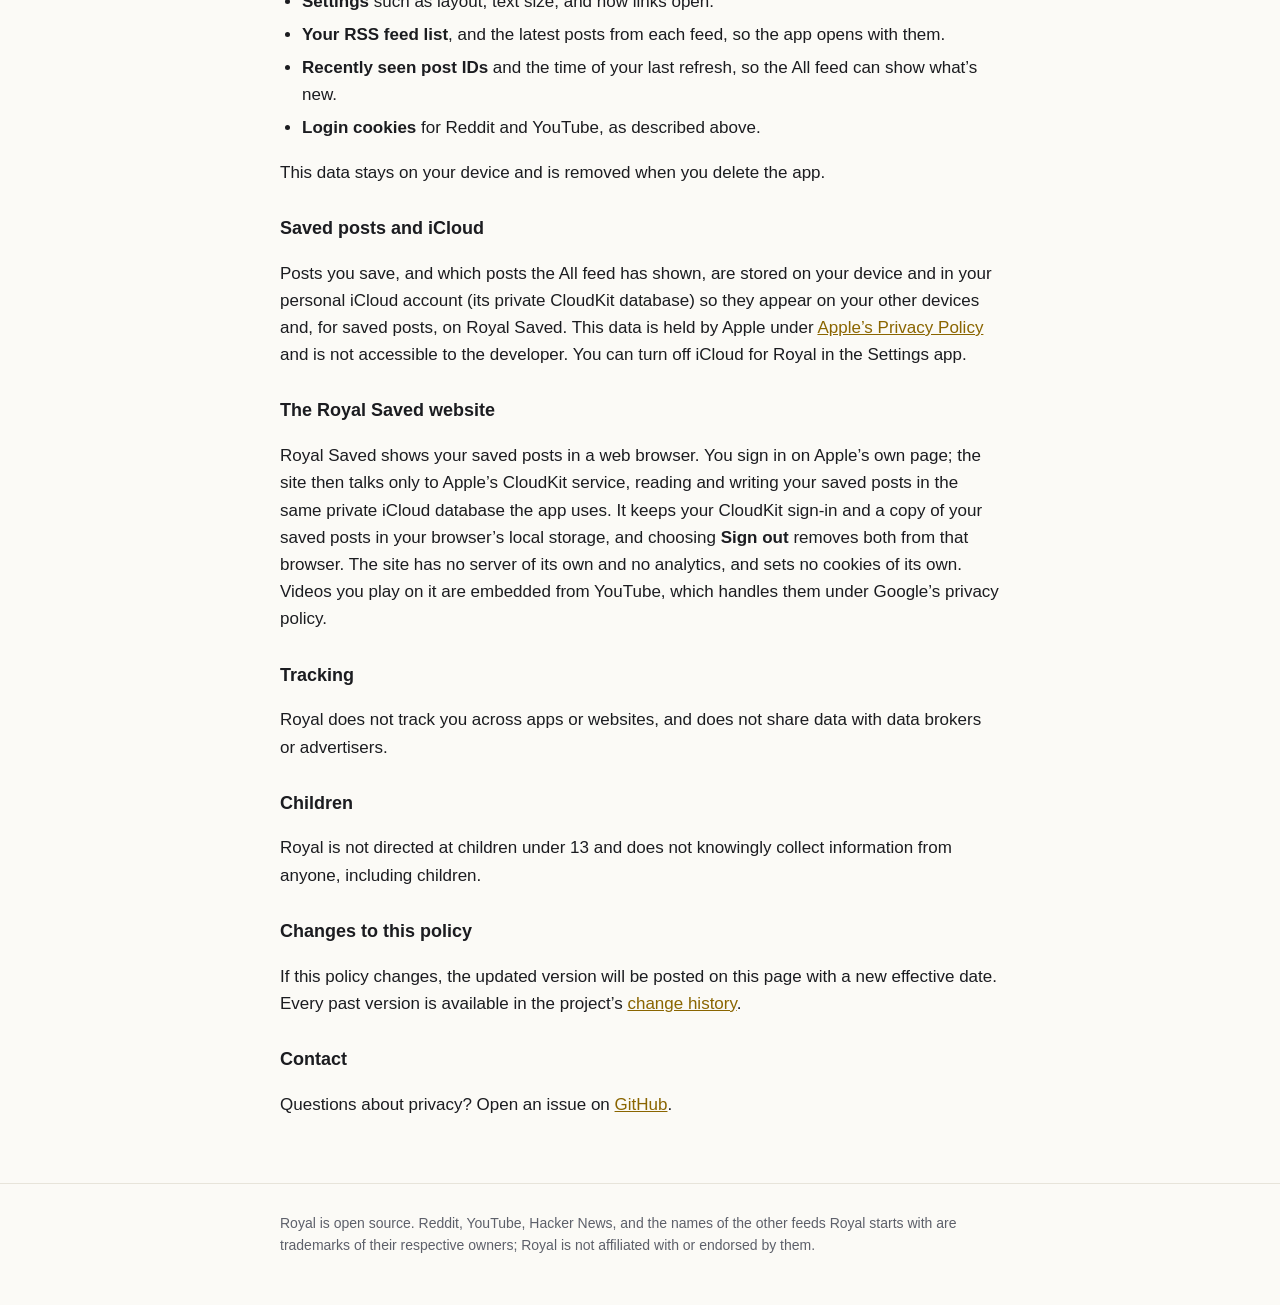
==== commit 7c66066c: "Always leave NSFW Reddit posts out, with no setting Reddit feeds and the subreddit menu never includ" ====
--- a/docs/index.html
+++ b/docs/index.html
@@ -162,7 +162,7 @@
       </div>
       <div class="feature">
         <h3><span class="dot" style="background:#ff4500"></span>Reddit</h3>
-        <p>Best or Top (today) from the subreddits you follow, or just one of them picked from the menu. Capped at five posts per subreddit, with pinned posts left out.</p>
+        <p>Best or Top (today) from the subreddits you follow, or just one of them picked from the menu. Capped at five posts per subreddit, with pinned and NSFW posts left out.</p>
       </div>
       <div class="feature">
         <h3><span class="dot" style="background:#ff0000"></span>YouTube</h3>
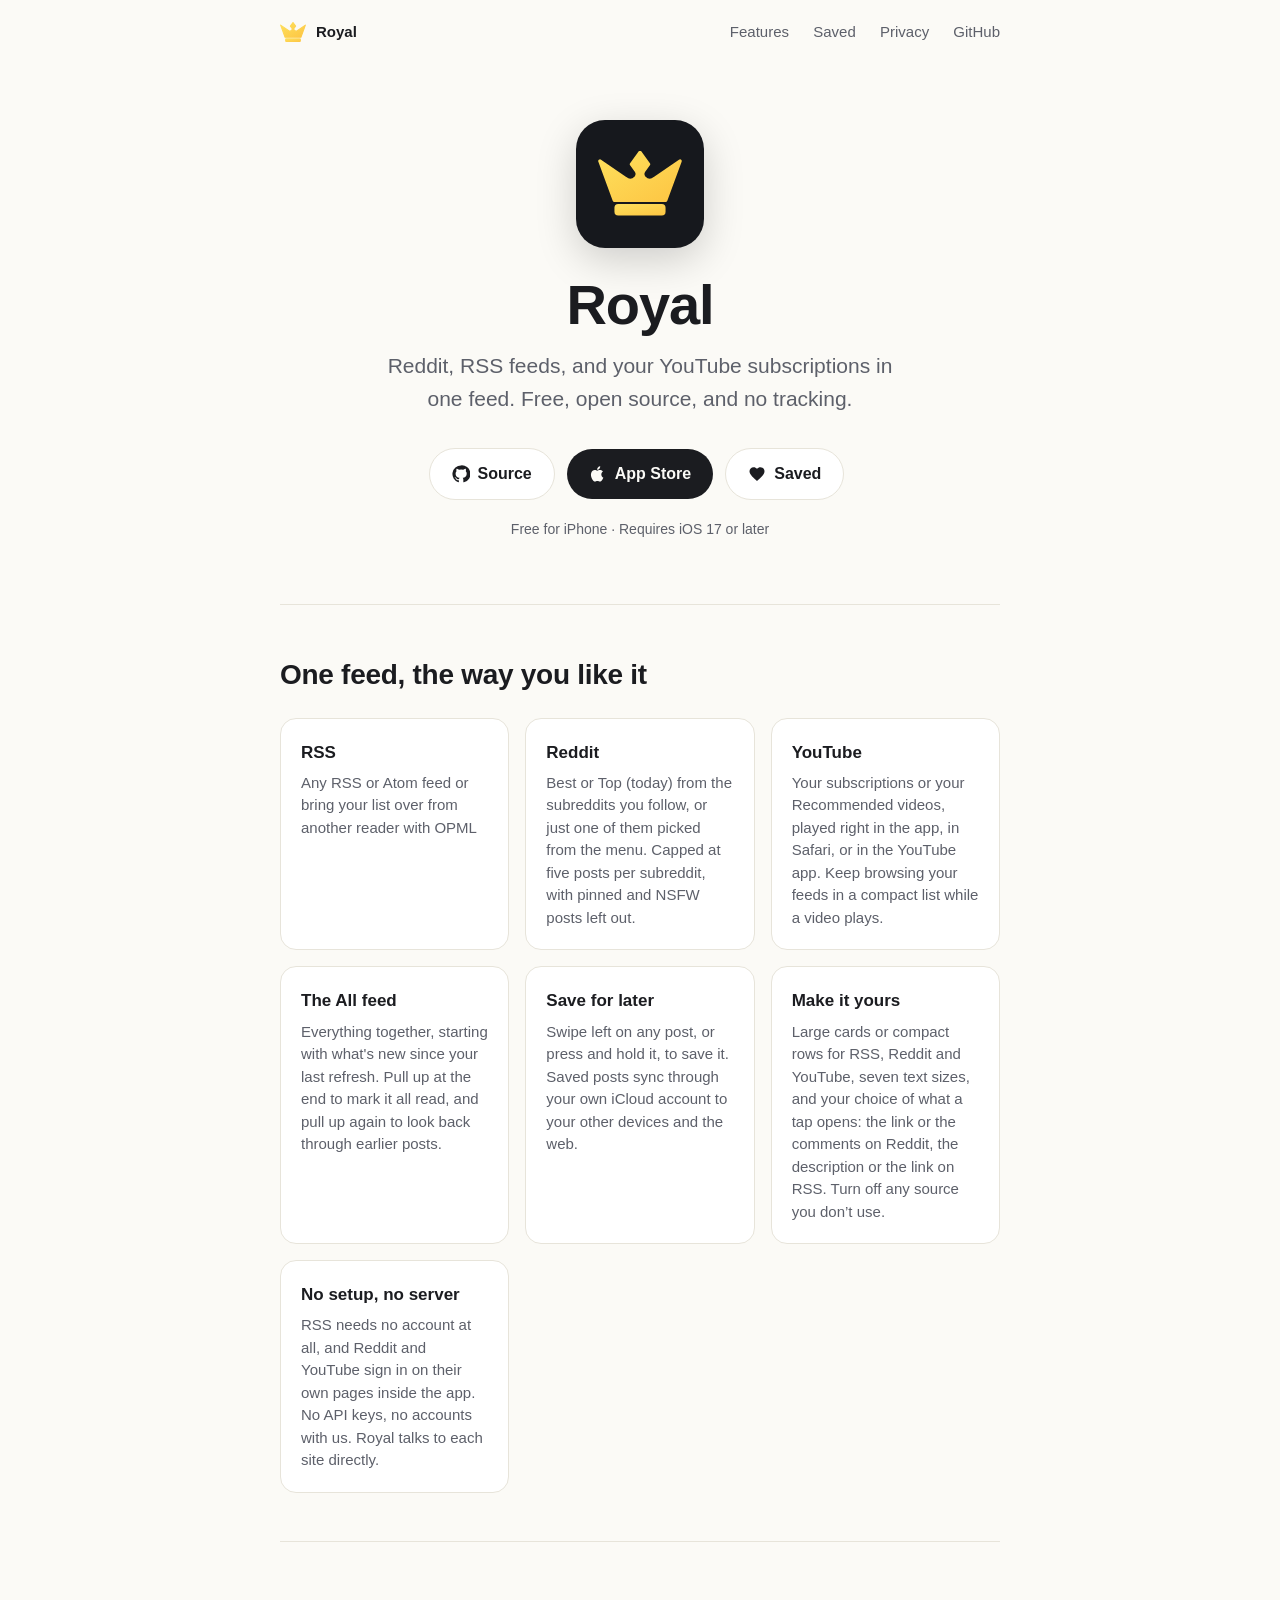
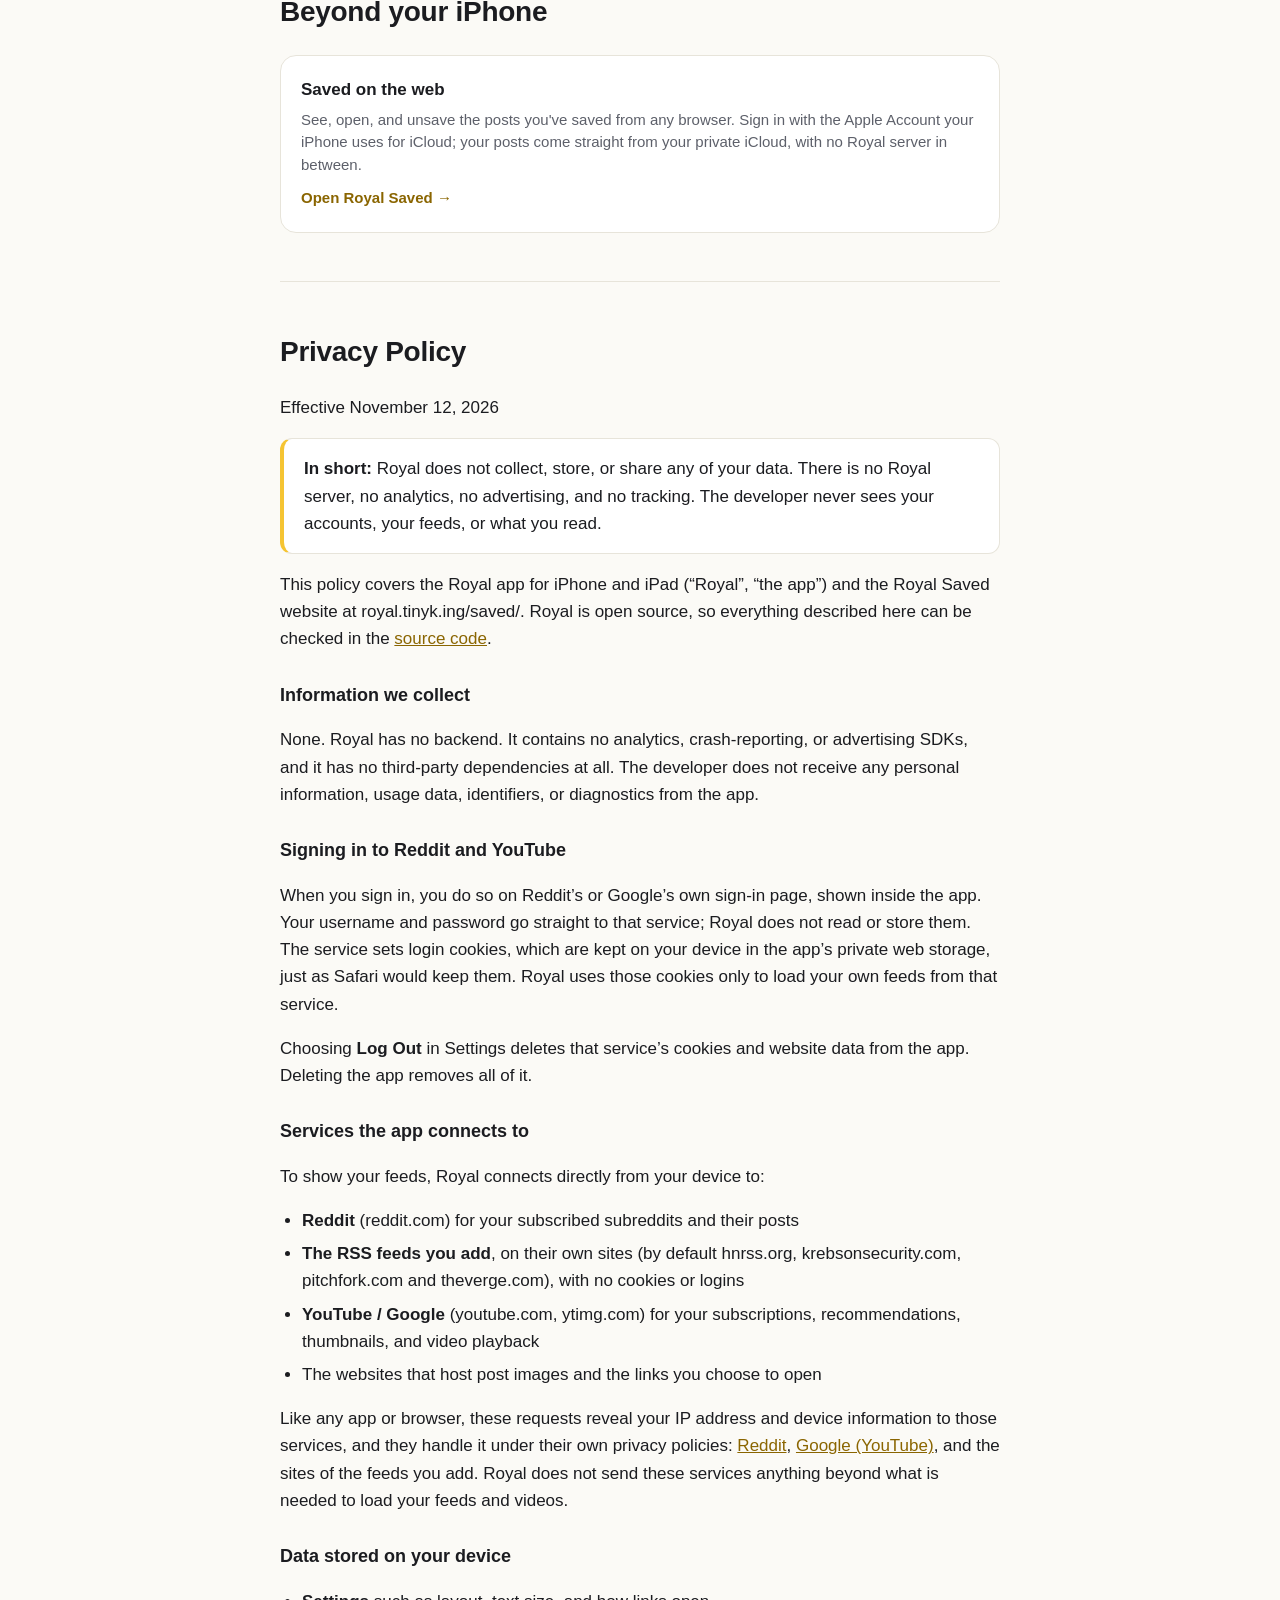
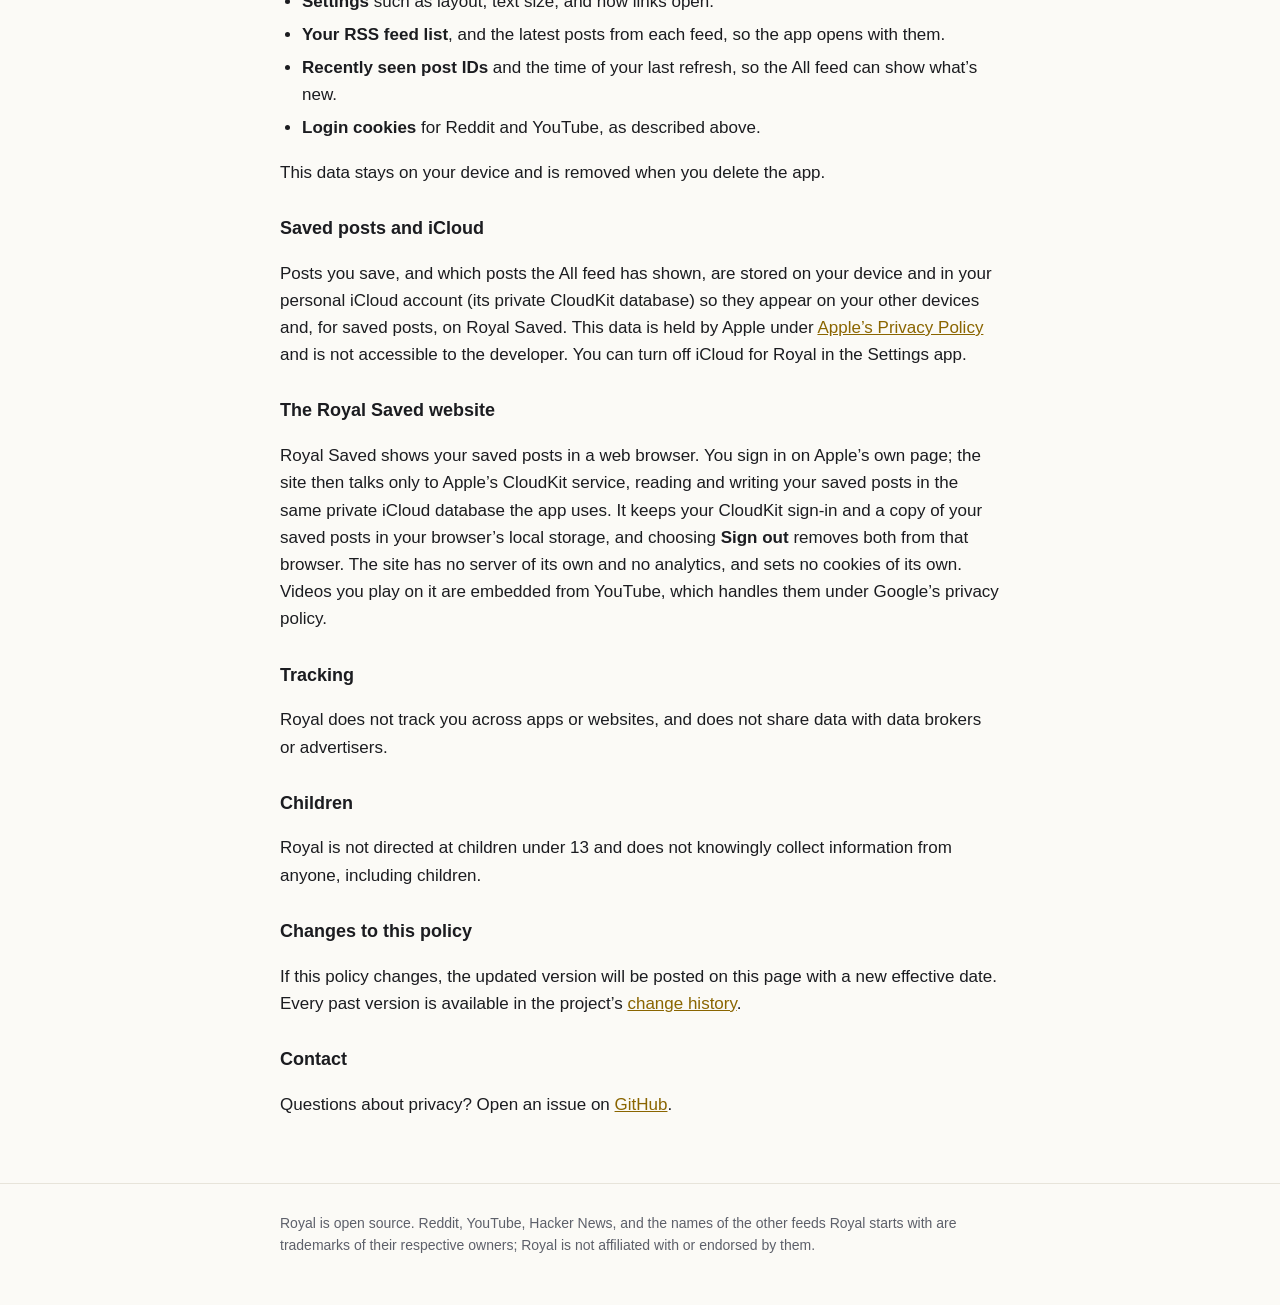
==== commit 0c915ca5: "Remove colored dots from website feature headings" ====
--- a/docs/index.html
+++ b/docs/index.html
@@ -79,7 +79,6 @@
   .requirements { margin: 18px 0 0; color: var(--muted); font-size: 14px; }
   .feature .more { display: inline-block; margin-top: 10px; font-weight: 600; font-size: 15px; text-decoration: none; }
   .feature .more:hover { text-decoration: underline; }
-  .dot { display: inline-block; width: 10px; height: 10px; border-radius: 50%; margin-right: 8px; vertical-align: 1px; }
 
   .privacy p, .privacy li { color: var(--text); }
   .privacy ul { padding-left: 22px; }
@@ -157,19 +156,19 @@
     <h2>One feed, the way you like it</h2>
     <div class="features">
       <div class="feature">
-        <h3><span class="dot" style="background:#0d9488"></span>RSS</h3>
+        <h3>RSS</h3>
         <p>Any RSS or Atom feed or bring your list over from another reader with OPML</p>
       </div>
       <div class="feature">
-        <h3><span class="dot" style="background:#ff4500"></span>Reddit</h3>
+        <h3>Reddit</h3>
         <p>Best or Top (today) from the subreddits you follow, or just one of them picked from the menu. Capped at five posts per subreddit, with pinned and NSFW posts left out.</p>
       </div>
       <div class="feature">
-        <h3><span class="dot" style="background:#ff0000"></span>YouTube</h3>
+        <h3>YouTube</h3>
         <p>Your subscriptions or your Recommended videos, played right in the app, in Safari, or in the YouTube app. Keep browsing your feeds in a compact list while a video plays.</p>
       </div>
       <div class="feature">
-        <h3><span class="dot" style="background:var(--gold)"></span>The All feed</h3>
+        <h3>The All feed</h3>
         <p>Everything together, starting with what's new since your last refresh. Pull up at the end to mark it all read, and pull up again to look back through earlier posts.</p>
       </div>
       <div class="feature">
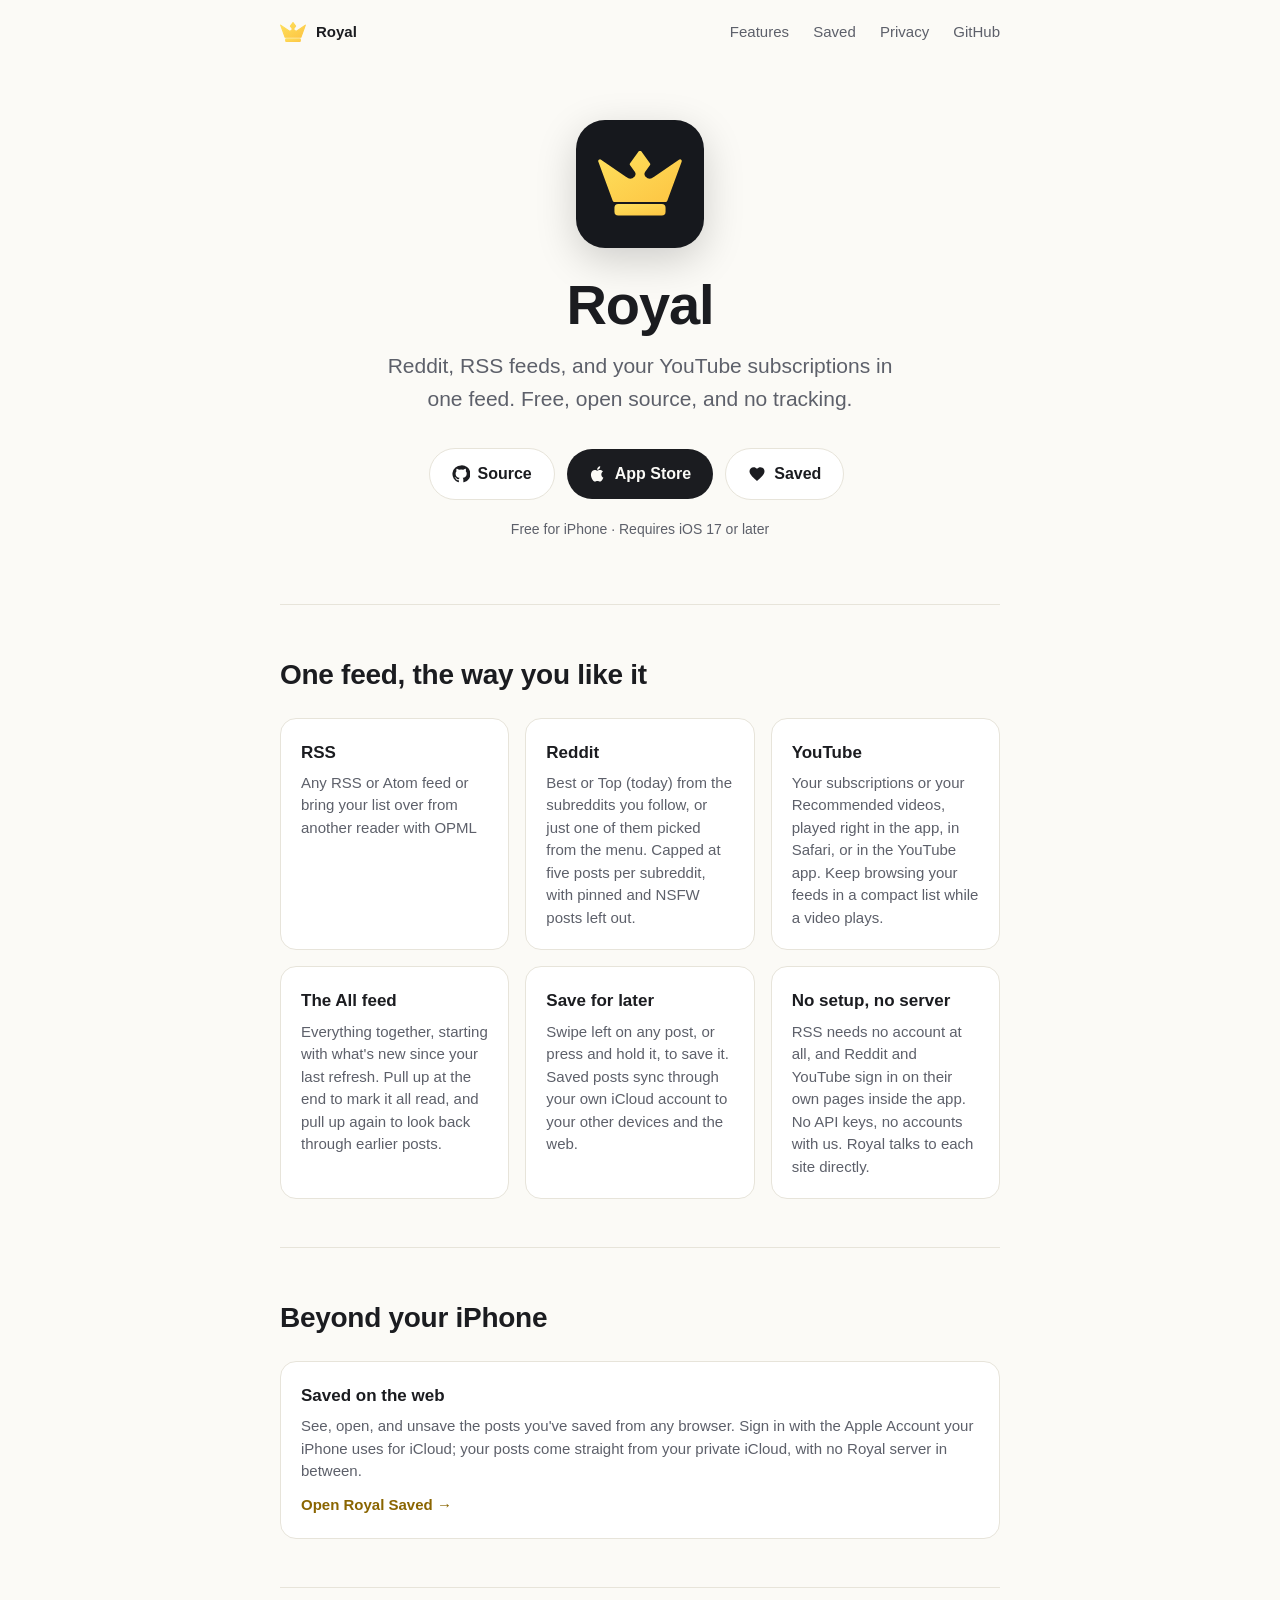
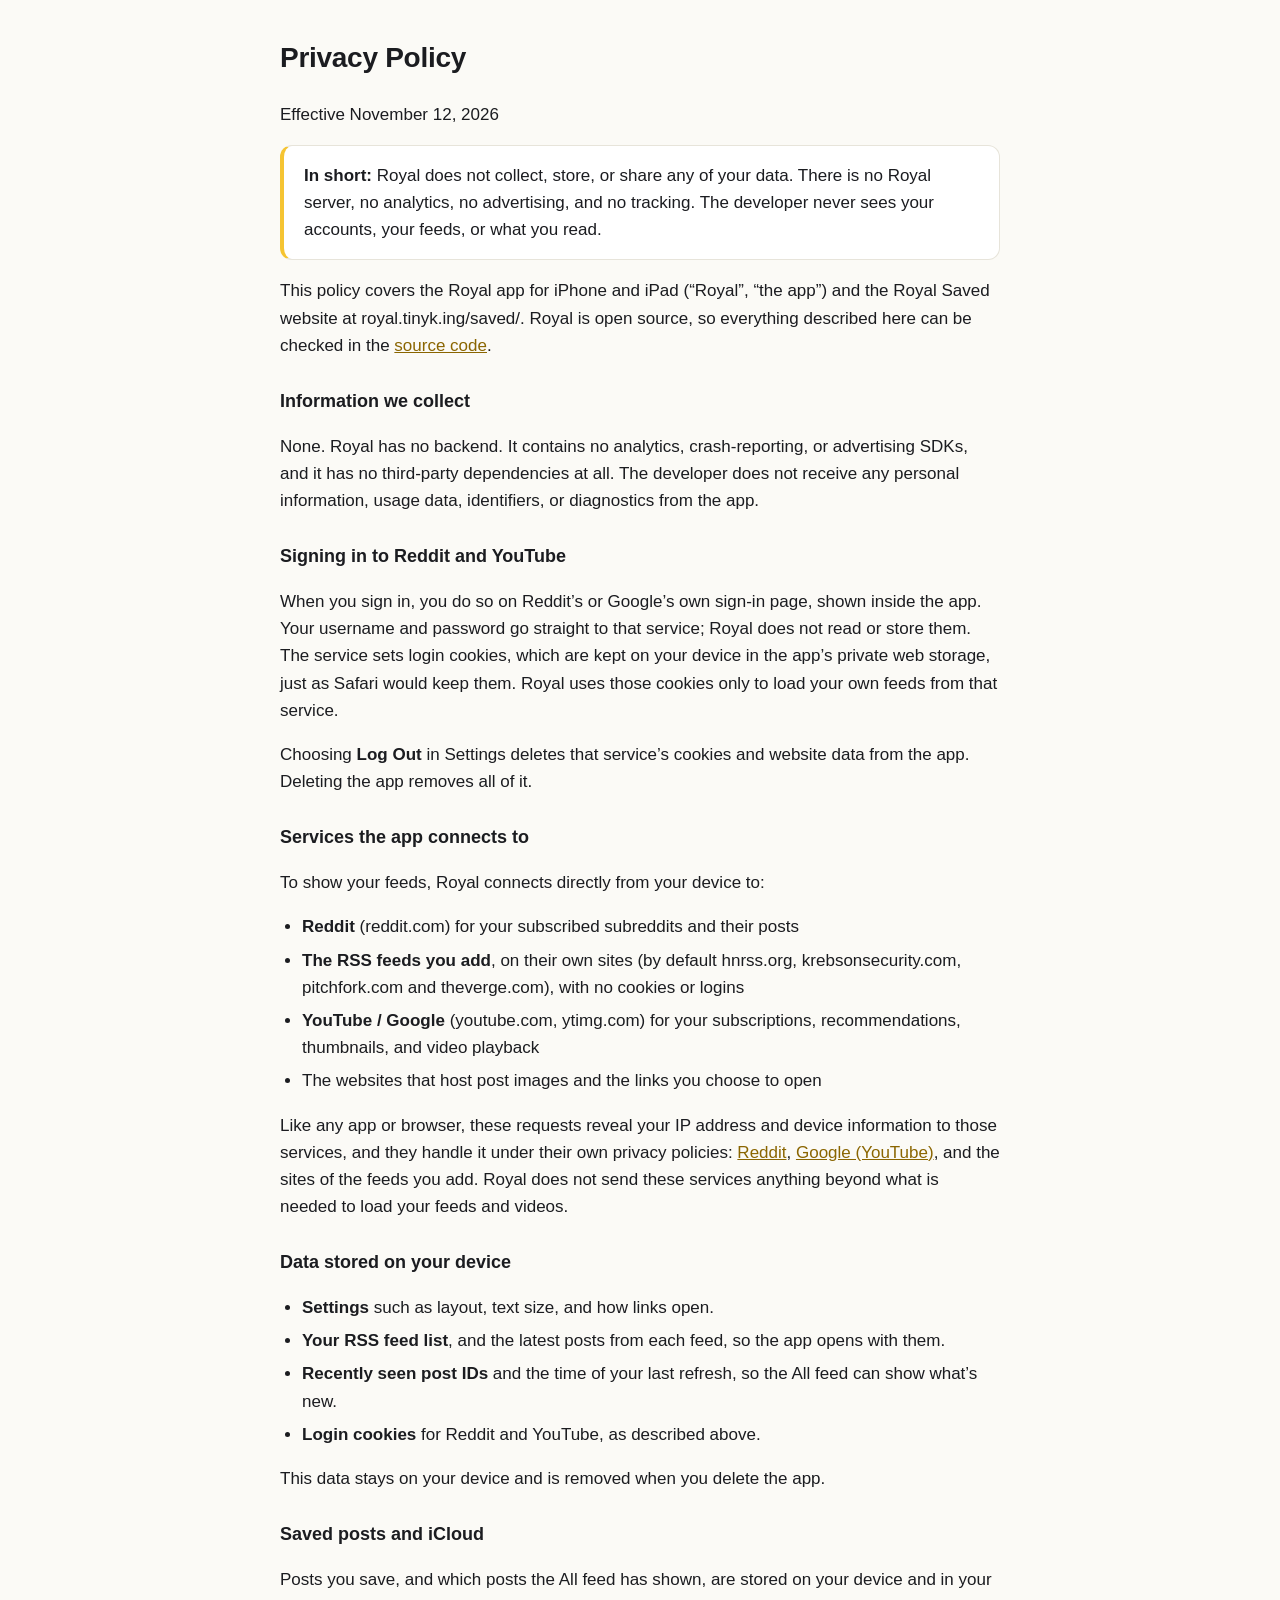
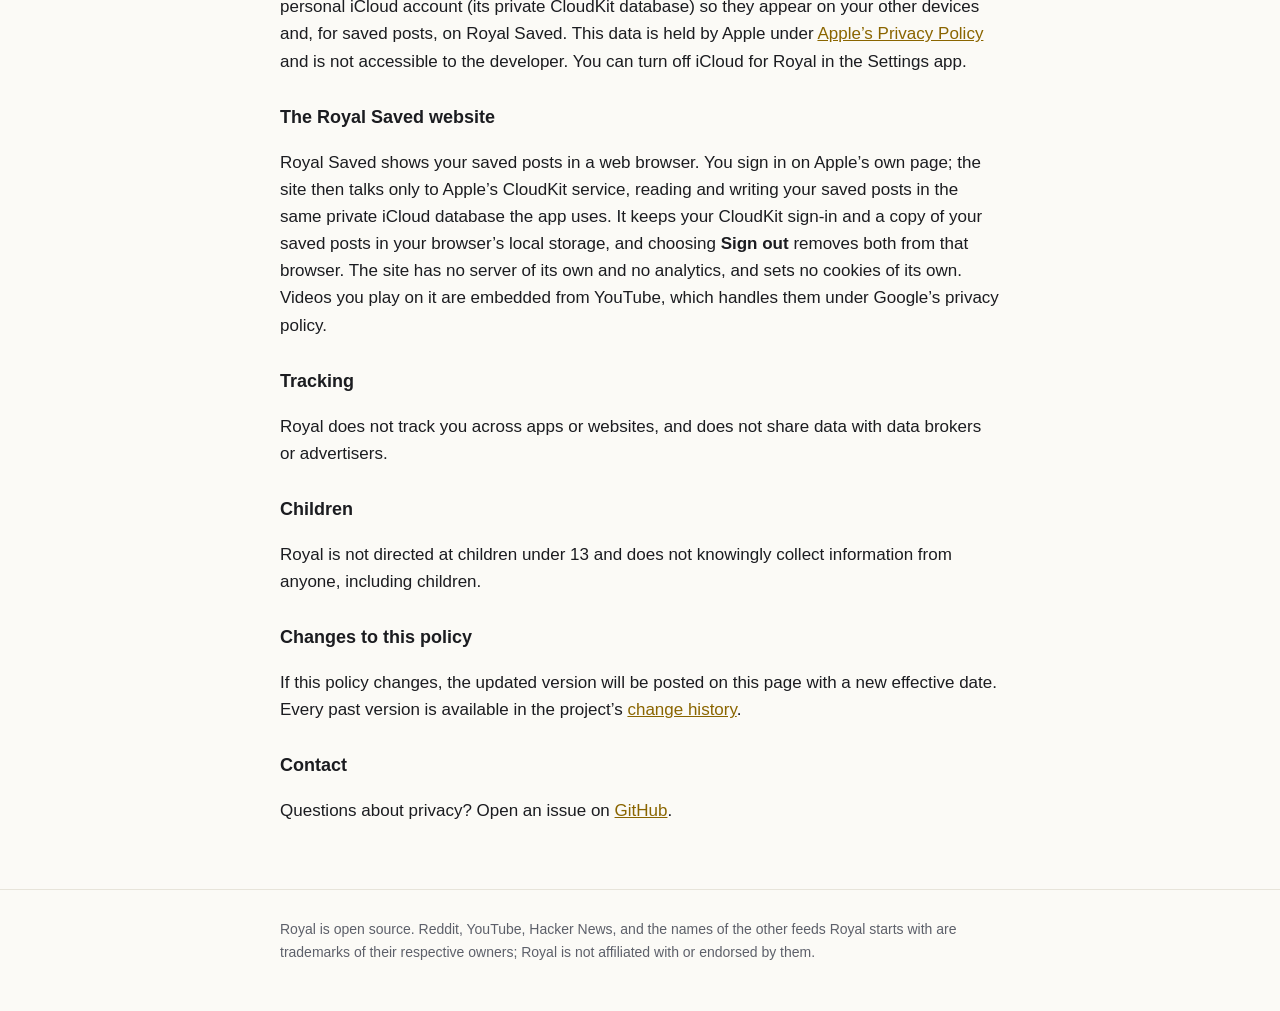
==== commit 67e64c81: "Remove Make it yours card from website" ====
--- a/docs/index.html
+++ b/docs/index.html
@@ -176,10 +176,6 @@
         <p>Swipe left on any post, or press and hold it, to save it. Saved posts sync through your own iCloud account to your other devices and the web.</p>
       </div>
       <div class="feature">
-        <h3>Make it yours</h3>
-        <p>Large cards or compact rows for RSS, Reddit and YouTube, seven text sizes, and your choice of what a tap opens: the link or the comments on Reddit, the description or the link on RSS. Turn off any source you don’t use.</p>
-      </div>
-      <div class="feature">
         <h3>No setup, no server</h3>
         <p>RSS needs no account at all, and Reddit and YouTube sign in on their own pages inside the app. No API keys, no accounts with us. Royal talks to each site directly.</p>
       </div>
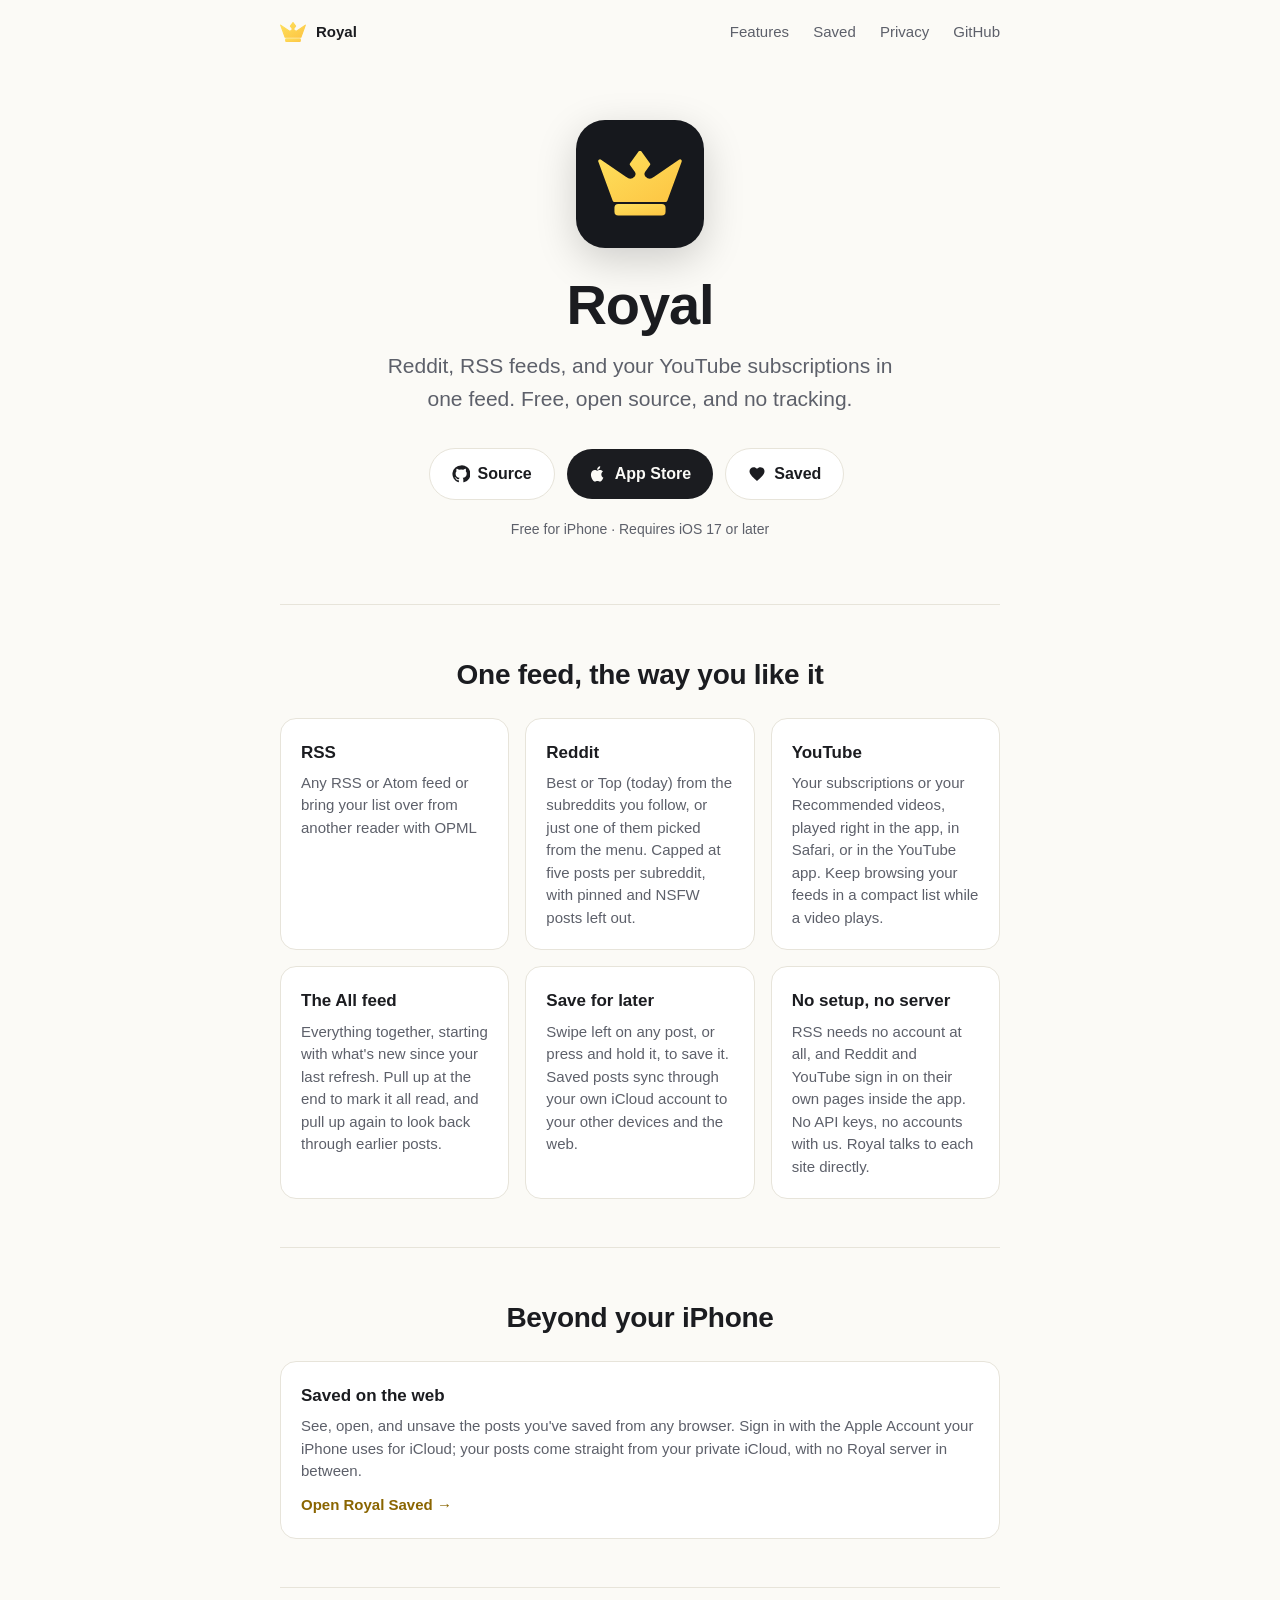
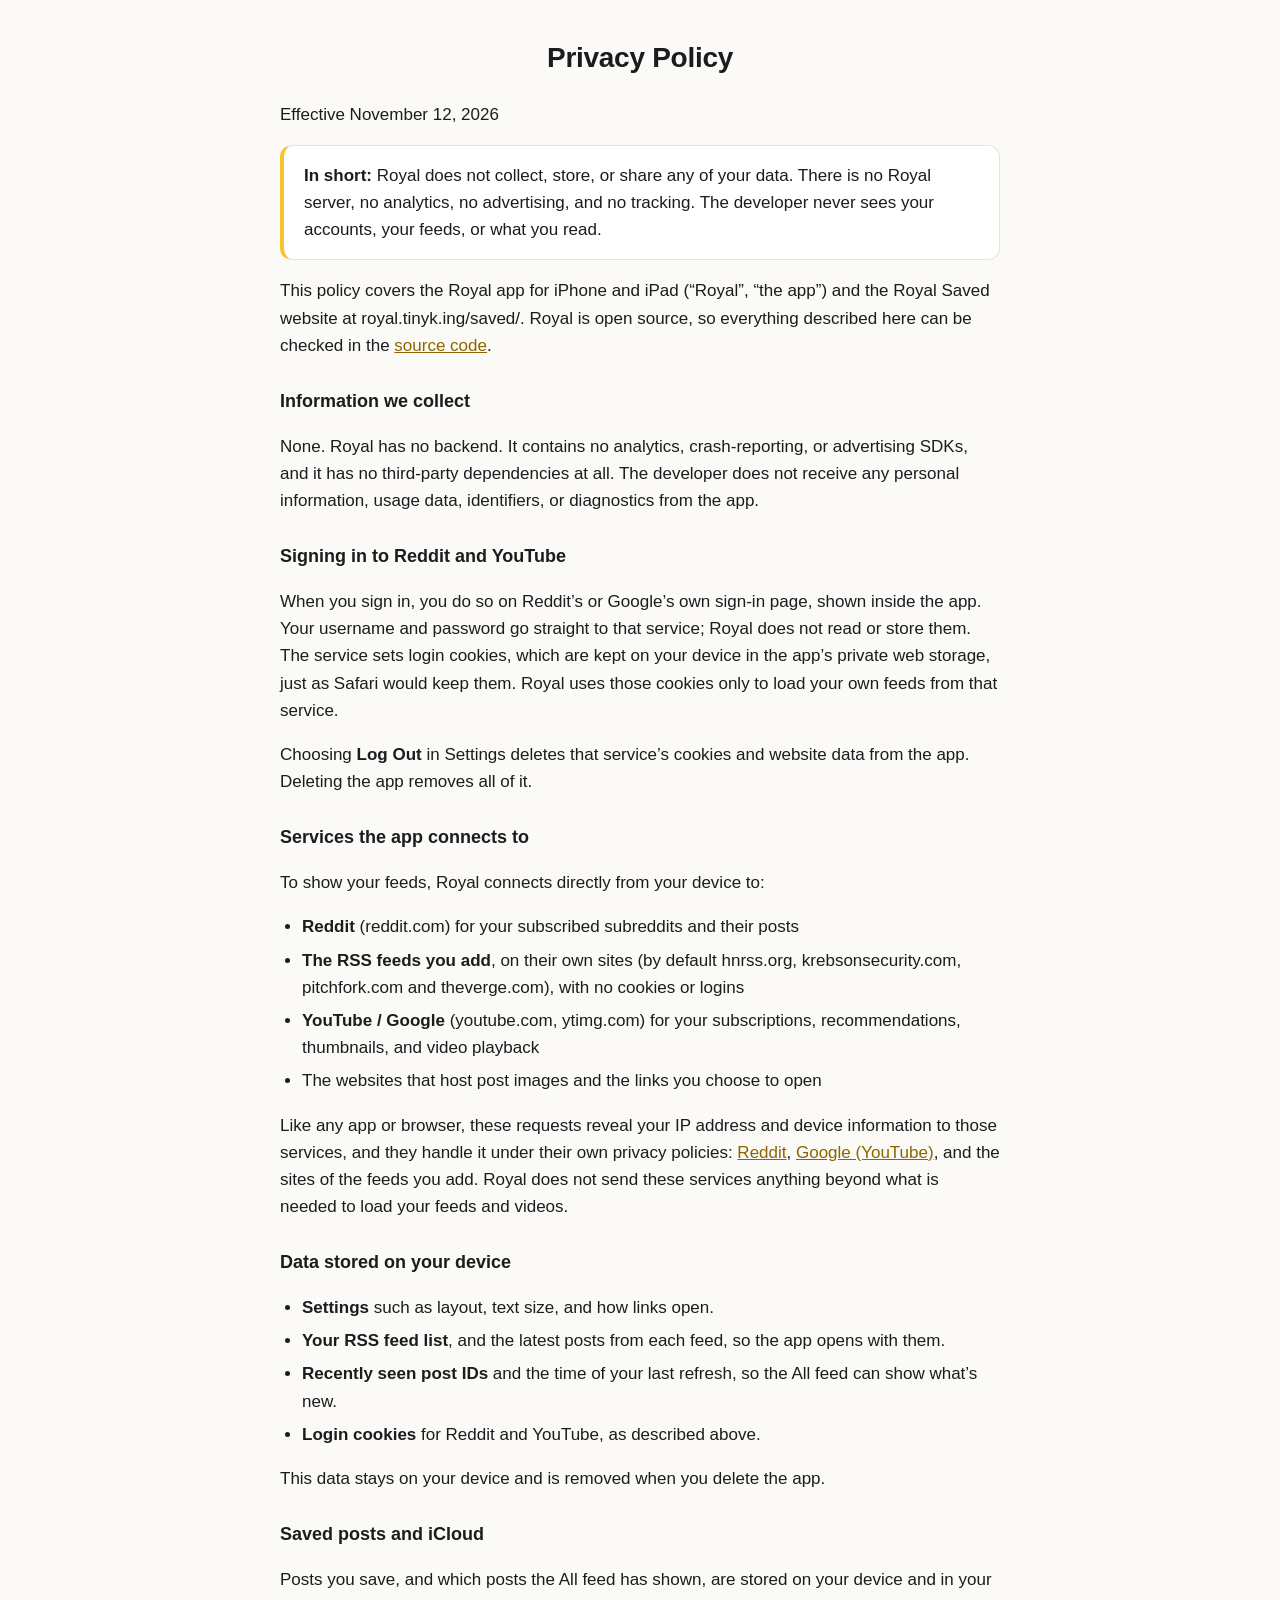
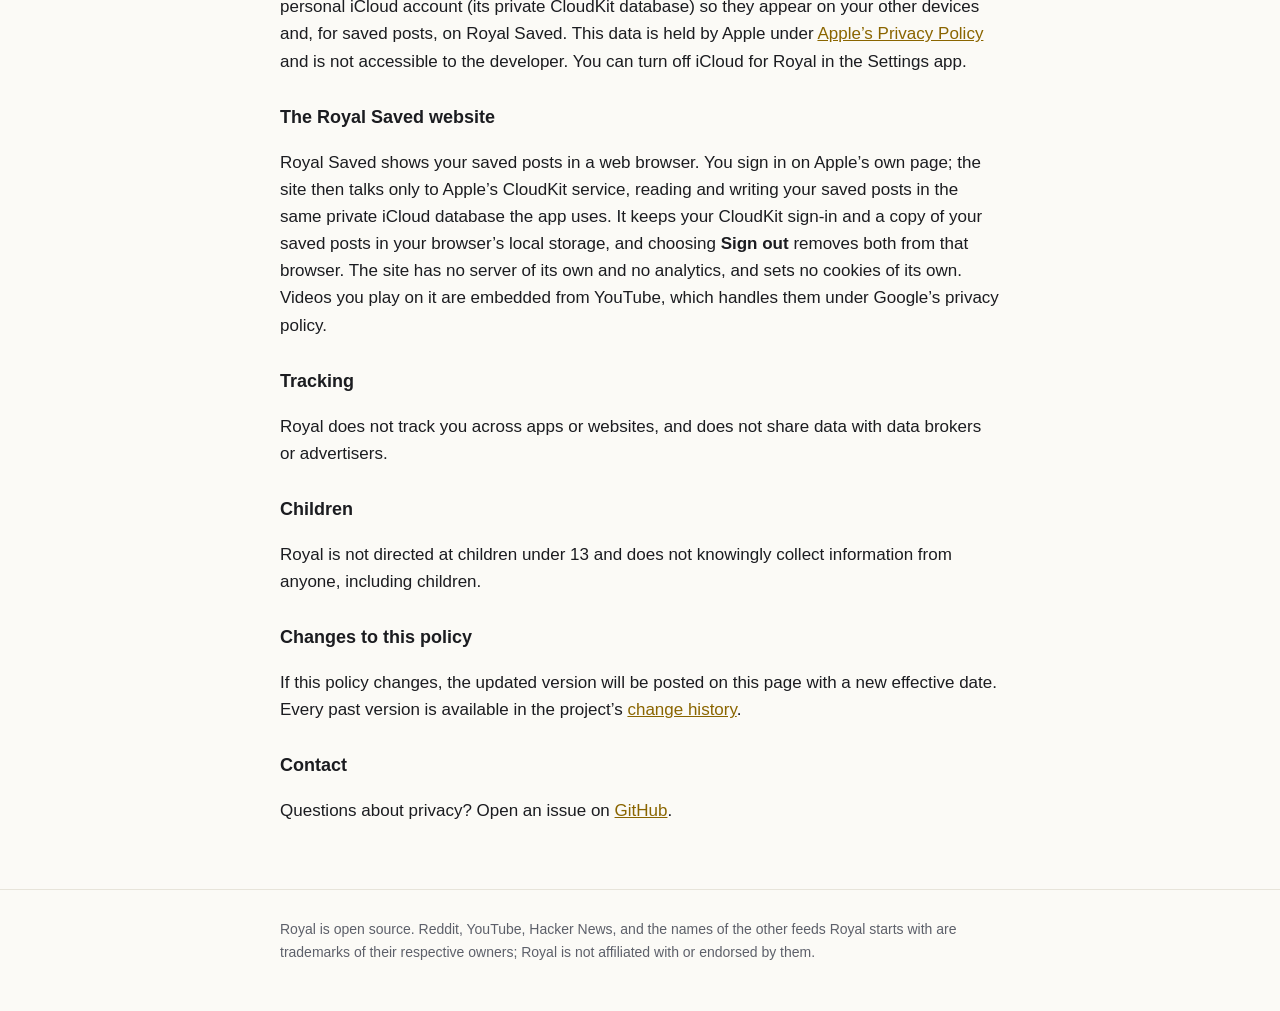
==== commit 3670ce4f: "Center website section headings" ====
--- a/docs/index.html
+++ b/docs/index.html
@@ -69,7 +69,7 @@
   @media (prefers-reduced-motion: reduce) { .btn, .btn:hover { transition: none; transform: none; } }
 
   section { padding: 48px 0; border-top: 1px solid var(--line); }
-  h2 { font-size: 28px; letter-spacing: -0.01em; margin: 0 0 20px; }
+  h2 { font-size: 28px; letter-spacing: -0.01em; margin: 0 0 20px; text-align: center; }
   h3 { font-size: 18px; margin: 28px 0 6px; }
 
   .features { display: grid; grid-template-columns: repeat(auto-fit, minmax(220px, 1fr)); gap: 16px; }
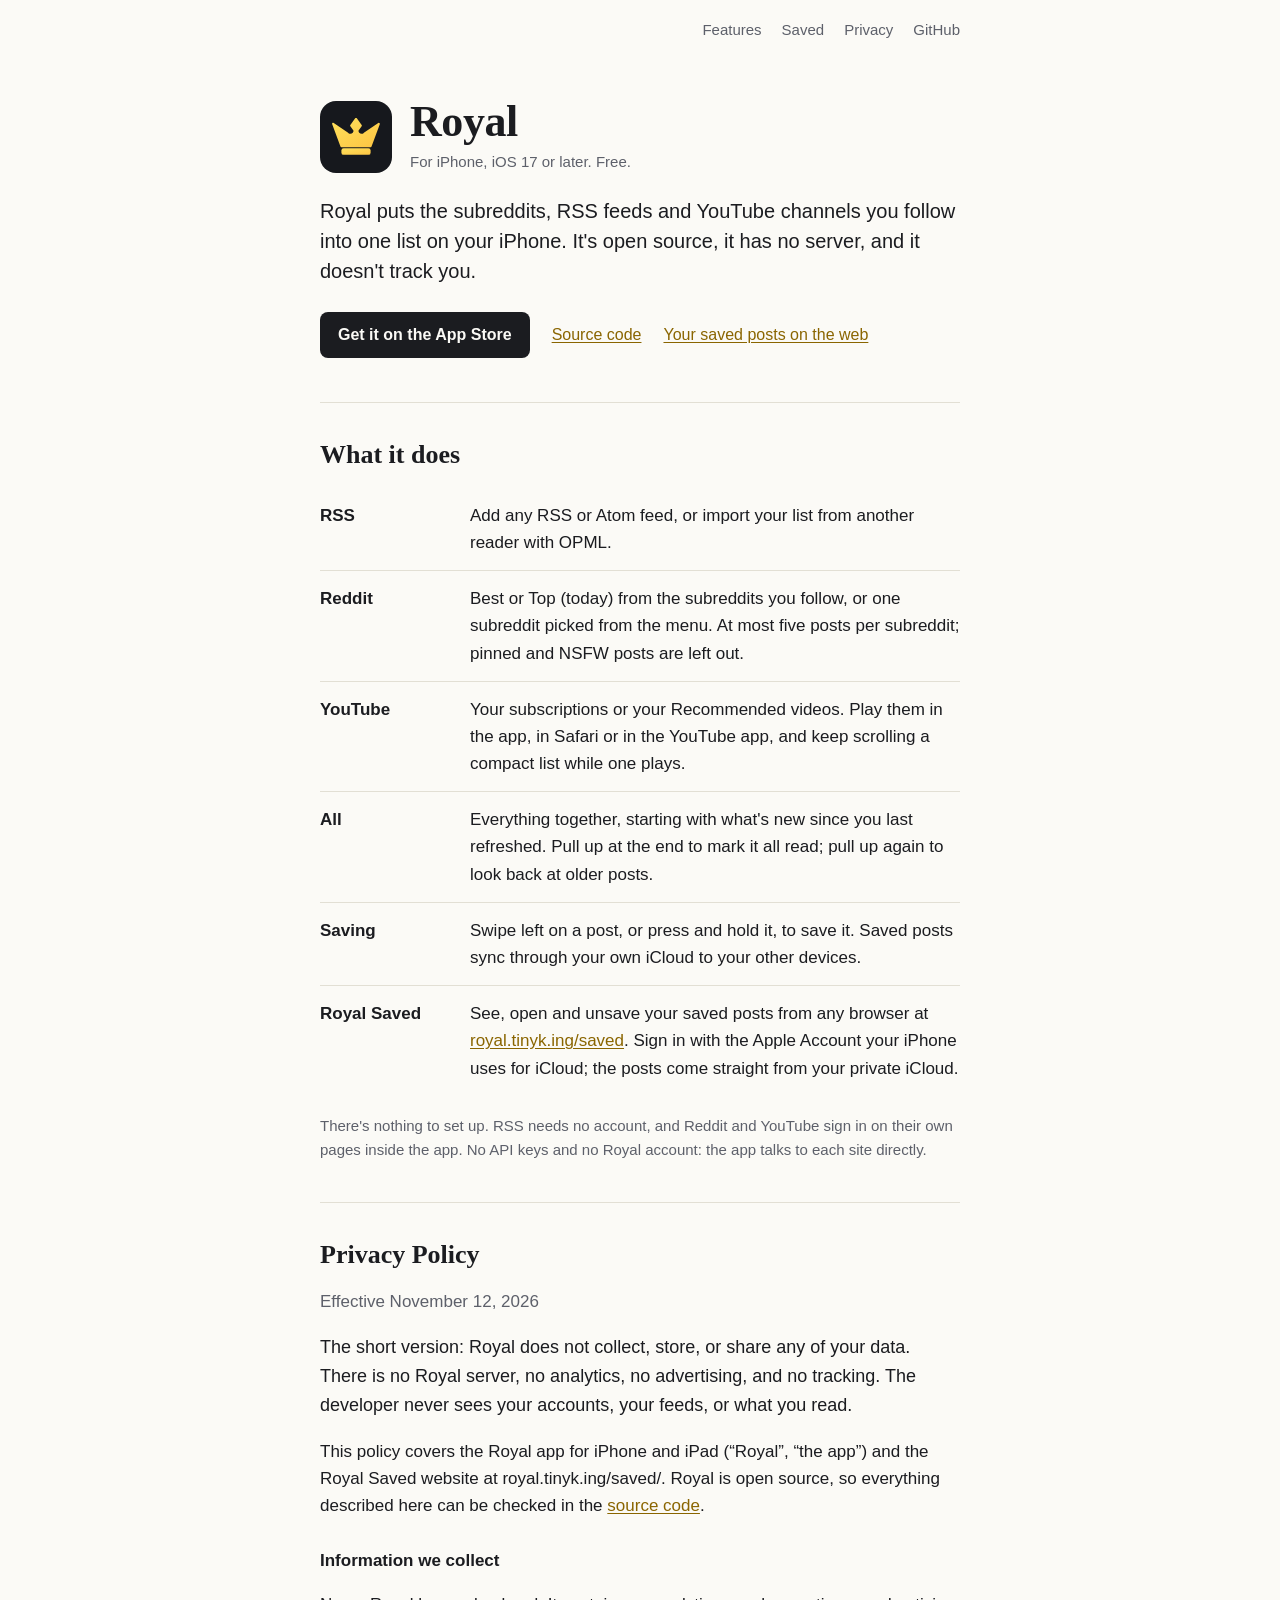
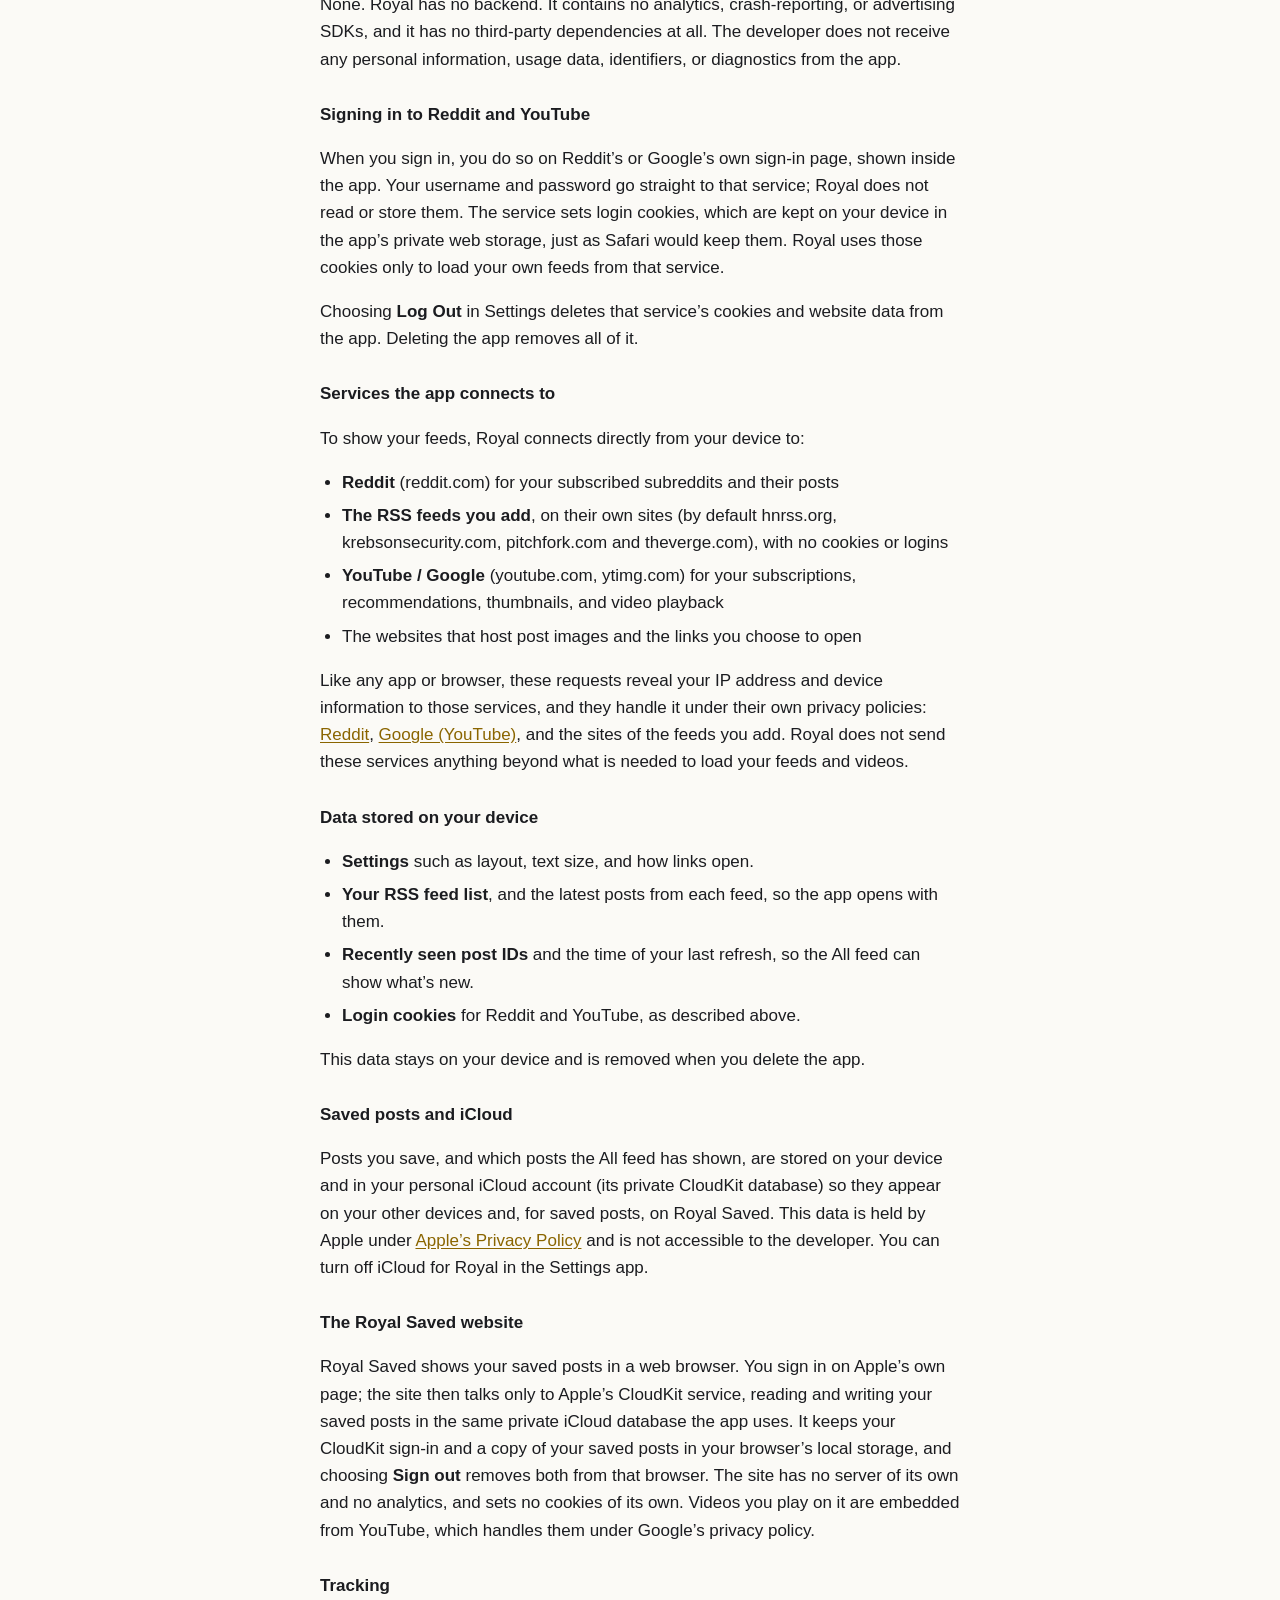
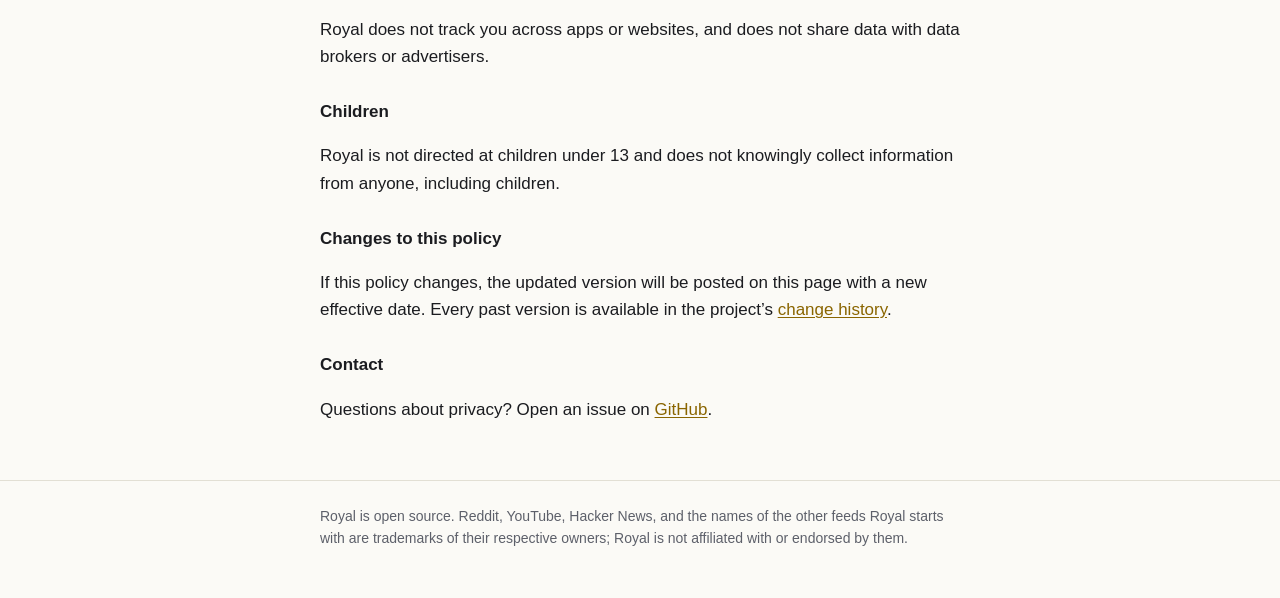
==== commit 56cc192f: "Restyle landing page as a plain, left-aligned page Replace the centered hero, pill buttons and featu" ====
--- a/docs/index.html
+++ b/docs/index.html
@@ -9,18 +9,17 @@
 <style>
   :root {
     --bg: #fbfaf6;
-    --surface: #ffffff;
     --text: #1b1c20;
     --muted: #5d606a;
-    --line: #e7e4da;
+    --line: #e2dfd4;
     --gold: #f5c432;
     --gold-ink: #8a6500;
     --icon-bg: #16181d;
+    --serif: ui-serif, "New York", "Iowan Old Style", Georgia, serif;
   }
   @media (prefers-color-scheme: dark) {
     :root {
       --bg: #0e0f12;
-      --surface: #17191e;
       --text: #ecebe6;
       --muted: #a2a4ad;
       --line: #2a2c33;
@@ -30,7 +29,6 @@
     }
   }
   * { box-sizing: border-box; }
-  html { scroll-behavior: smooth; }
   body {
     margin: 0;
     background: var(--bg);
@@ -38,166 +36,127 @@
     font: 17px/1.6 -apple-system, BlinkMacSystemFont, "SF Pro Text", "Helvetica Neue", Helvetica, Arial, sans-serif;
     -webkit-font-smoothing: antialiased;
   }
-  a { color: var(--gold-ink); }
-  .wrap { max-width: 760px; margin: 0 auto; padding: 0 20px; }
-
-  nav { display: flex; justify-content: space-between; align-items: center; padding: 20px 0; font-size: 15px; }
-  nav .brand { display: flex; align-items: center; gap: 10px; font-weight: 600; color: var(--text); text-decoration: none; }
-  nav .links a { color: var(--muted); text-decoration: none; margin-left: 20px; }
-  nav .links a:hover { color: var(--text); }
-
-  .hero { text-align: center; padding: 56px 0 64px; }
-  .icon { width: 128px; height: 128px; border-radius: 29px; background: var(--icon-bg); display: grid; place-items: center; margin: 0 auto 28px; box-shadow: 0 12px 40px rgba(0,0,0,.18); }
-  .icon svg { width: 84px; }
-  h1 { font-size: clamp(40px, 8vw, 56px); line-height: 1.05; letter-spacing: -0.02em; margin: 0 0 14px; }
-  .tagline { font-size: 21px; color: var(--muted); max-width: 520px; margin: 0 auto 32px; }
-  /* App Store sits in the middle column, centered under the icon and title, however
-     wide the buttons beside it are. */
-  .buttons { display: grid; grid-template-columns: 1fr auto 1fr; gap: 12px; align-items: center; }
-  .buttons .btn:first-child { justify-self: end; }
-  .buttons .btn:last-child { justify-self: start; }
-  .btn { display: inline-flex; align-items: center; gap: 8px; padding: 12px 22px; border-radius: 999px; font-weight: 600; font-size: 16px; text-decoration: none; }
-  .btn.primary { background: var(--text); color: var(--bg); }
-  .btn.secondary { border: 1px solid var(--line); color: var(--text); background: var(--surface); }
-  .btn svg { width: 18px; height: 18px; fill: currentColor; }
-  .btn { transition: transform .15s ease, box-shadow .15s ease, background-color .15s ease, border-color .15s ease, color .15s ease; }
-  .btn:hover { transform: translateY(-2px); box-shadow: 0 6px 18px rgb(0 0 0 / .14); }
-  .btn:active { transform: translateY(0); box-shadow: none; }
-  .btn.primary:hover { background: var(--gold); color: #1b1c20; }
-  .btn.secondary:hover { border-color: var(--gold); color: var(--gold-ink); }
-  .btn:focus-visible { outline: 2px solid var(--gold); outline-offset: 3px; }
-  @media (prefers-reduced-motion: reduce) { .btn, .btn:hover { transition: none; transform: none; } }
-
-  section { padding: 48px 0; border-top: 1px solid var(--line); }
-  h2 { font-size: 28px; letter-spacing: -0.01em; margin: 0 0 20px; text-align: center; }
-  h3 { font-size: 18px; margin: 28px 0 6px; }
-
-  .features { display: grid; grid-template-columns: repeat(auto-fit, minmax(220px, 1fr)); gap: 16px; }
-  .feature { background: var(--surface); border: 1px solid var(--line); border-radius: 16px; padding: 20px; }
-  .feature h3 { margin: 0 0 6px; font-size: 17px; }
-  .feature p { margin: 0; color: var(--muted); font-size: 15px; line-height: 1.5; }
-  .requirements { margin: 18px 0 0; color: var(--muted); font-size: 14px; }
-  .feature .more { display: inline-block; margin-top: 10px; font-weight: 600; font-size: 15px; text-decoration: none; }
-  .feature .more:hover { text-decoration: underline; }
-
-  .privacy p, .privacy li { color: var(--text); }
+  a { color: var(--gold-ink); text-underline-offset: 2px; }
+  a:focus-visible { outline: 2px solid var(--gold); outline-offset: 2px; }
+  .wrap { max-width: 680px; margin: 0 auto; padding: 0 20px; }
+
+  nav { display: flex; justify-content: flex-end; gap: 20px; padding: 18px 0; font-size: 15px; }
+  nav a { color: var(--muted); text-decoration: none; }
+  nav a:hover { color: var(--text); text-decoration: underline; }
+
+  .hero { padding: 40px 0 44px; }
+  .title { display: flex; align-items: center; gap: 18px; margin-bottom: 22px; }
+  .icon { flex: none; width: 72px; height: 72px; border-radius: 16px; background: var(--icon-bg); display: grid; place-items: center; }
+  .icon svg { width: 48px; }
+  h1 { font: 600 44px/1 var(--serif); letter-spacing: -0.01em; margin: 0; }
+  .title p { margin: 6px 0 0; color: var(--muted); font-size: 15px; }
+  .lede { font-size: 20px; line-height: 1.5; margin: 0 0 26px; }
+  .get { display: flex; flex-wrap: wrap; align-items: center; gap: 10px 22px; font-size: 16px; }
+  .appstore { display: inline-block; padding: 10px 18px; border-radius: 8px; background: var(--text); color: var(--bg); font-weight: 600; text-decoration: none; }
+  .appstore:hover { background: var(--gold); color: #1b1c20; }
+
+  section { padding: 36px 0 40px; border-top: 1px solid var(--line); }
+  h2 { font: 600 26px/1.2 var(--serif); margin: 0 0 18px; }
+  h3 { font-size: 17px; margin: 28px 0 4px; }
+
+  .list { margin: 0; }
+  .list div { display: grid; grid-template-columns: 130px 1fr; gap: 0 20px; padding: 14px 0; border-bottom: 1px solid var(--line); }
+  .list div:last-child { border-bottom: 0; }
+  .list dt { font-weight: 600; }
+  .list dd { margin: 0; }
+  .note { color: var(--muted); font-size: 15px; margin: 18px 0 0; }
+
   .privacy ul { padding-left: 22px; }
   .privacy li { margin-bottom: 6px; }
-  .summary { background: var(--surface); border: 1px solid var(--line); border-left: 4px solid var(--gold); border-radius: 12px; padding: 16px 20px; margin: 0 0 8px; }
   .muted { color: var(--muted); }
-  code { font: 14px ui-monospace, SFMono-Regular, Menlo, monospace; }
-
-  footer { border-top: 1px solid var(--line); padding: 28px 0 48px; color: var(--muted); font-size: 14px; }
+  .summary { font-size: 18px; }
+
+  footer { border-top: 1px solid var(--line); padding: 24px 0 48px; color: var(--muted); font-size: 14px; }
   footer a { color: var(--muted); }
 
-  /* Too narrow for three across: App Store on its own row, the other two below. */
   @media (max-width: 520px) {
-    .buttons { grid-template-columns: auto auto; justify-content: center; }
-    .buttons .btn.primary { order: -1; grid-column: 1 / -1; justify-self: center; }
-  }
-  @media (max-width: 480px) {
-    nav .links a { margin-left: 14px; }
-    .tagline { font-size: 18px; }
+    nav { justify-content: flex-start; gap: 16px; }
+    h1 { font-size: 36px; }
+    .lede { font-size: 18px; }
+    .list div { grid-template-columns: 1fr; }
   }
 </style>
 </head>
 <body>
 <div class="wrap">
   <nav>
-    <a class="brand" href="#">
-      <svg width="26" viewBox="180 250 664 520" aria-hidden="true"><use href="#crown"/></svg>
-      Royal
-    </a>
-    <div class="links">
-      <a href="#features">Features</a>
-      <a href="saved/">Saved</a>
-      <a href="#privacy">Privacy</a>
-      <a href="https://github.com/tinykings/Royal-iOS">GitHub</a>
-    </div>
+    <a href="#features">Features</a>
+    <a href="saved/">Saved</a>
+    <a href="#privacy">Privacy</a>
+    <a href="https://github.com/tinykings/Royal-iOS">GitHub</a>
   </nav>
 
   <header class="hero">
-    <div class="icon">
-      <svg viewBox="180 250 664 520" role="img" aria-label="Royal app icon">
-        <defs>
-          <linearGradient id="gold" x1="0" y1="0" x2="1" y2="1">
-            <stop offset="0" stop-color="#fee05c"/>
-            <stop offset="1" stop-color="#fdc543"/>
-          </linearGradient>
-          <g id="crown" fill="url(#gold)">
+    <div class="title">
+      <div class="icon">
+        <svg viewBox="180 250 664 520" role="img" aria-label="Royal app icon">
+          <defs>
+            <linearGradient id="gold" x1="0" y1="0" x2="1" y2="1">
+              <stop offset="0" stop-color="#fee05c"/>
+              <stop offset="1" stop-color="#fdc543"/>
+            </linearGradient>
+          </defs>
+          <g fill="url(#gold)">
             <path stroke="url(#gold)" stroke-width="28" stroke-linejoin="round"
                   d="M310 640 196 330 395 467Q440 505 480 460 500 435 485 410L445 355 512 262 579 355 539 410Q524 435 544 460 584 505 629 467L828 330 714 640Z"/>
             <rect x="310" y="668" width="404" height="92" rx="30"/>
           </g>
-        </defs>
-        <use href="#crown"/>
-      </svg>
+        </svg>
+      </div>
+      <div>
+        <h1>Royal</h1>
+        <p>For iPhone, iOS 17 or later. Free.</p>
+      </div>
     </div>
-    <h1>Royal</h1>
-    <p class="tagline">Reddit, RSS feeds, and your YouTube subscriptions in one feed. Free, open source, and no tracking.</p>
-    <div class="buttons">
-      <a class="btn secondary" href="https://github.com/tinykings/Royal-iOS">
-        <svg viewBox="0 0 24 24" aria-hidden="true"><path d="M12 .5a11.5 11.5 0 0 0-3.6 22.4c.6.1.8-.3.8-.6v-2c-3.2.7-3.9-1.5-3.9-1.5-.5-1.3-1.3-1.7-1.3-1.7-1-.7.1-.7.1-.7 1.2.1 1.8 1.2 1.8 1.2 1 1.8 2.8 1.3 3.5 1 .1-.8.4-1.3.7-1.6-2.6-.3-5.3-1.3-5.3-5.7 0-1.3.5-2.3 1.2-3.1-.1-.3-.5-1.5.1-3.1 0 0 1-.3 3.2 1.2a11 11 0 0 1 5.8 0c2.2-1.5 3.2-1.2 3.2-1.2.6 1.6.2 2.8.1 3.1.8.8 1.2 1.9 1.2 3.1 0 4.4-2.7 5.4-5.3 5.7.4.4.8 1.1.8 2.2v3.3c0 .3.2.7.8.6A11.5 11.5 0 0 0 12 .5z"/></svg>
-        Source
-      </a>
-      <a class="btn primary" href="https://apps.apple.com/search?term=Royal%20tinykings">
-        <svg viewBox="0 0 24 24" aria-hidden="true"><path d="M16.4 12.6c0-2.6 2.1-3.8 2.2-3.9-1.2-1.8-3.1-2-3.7-2-1.6-.2-3.1.9-3.9.9-.8 0-2-.9-3.4-.9-1.7 0-3.3 1-4.2 2.6-1.8 3.1-.5 7.7 1.3 10.2.9 1.2 1.9 2.6 3.2 2.6 1.3-.1 1.8-.8 3.3-.8 1.6 0 2 .8 3.4.8 1.4 0 2.3-1.3 3.1-2.5 1-1.4 1.4-2.8 1.4-2.9 0 0-2.7-1-2.7-4.1zM13.9 4.9c.7-.9 1.2-2 1-3.2-1 .1-2.3.7-3 1.6-.7.8-1.2 2-1.1 3.1 1.2.1 2.3-.6 3.1-1.5z"/></svg>
-        App Store
-      </a>
-      <a class="btn secondary" href="saved/">
-        <svg viewBox="0 0 24 24" aria-hidden="true"><path d="M12 21.2l-1.4-1.3C5.4 15.3 2 12.2 2 8.4 2 5.3 4.4 3 7.5 3c1.7 0 3.4.8 4.5 2.1C13.1 3.8 14.8 3 16.5 3 19.6 3 22 5.3 22 8.4c0 3.8-3.4 6.9-8.6 11.5L12 21.2z"/></svg>
-        Saved
-      </a>
+    <p class="lede">Royal puts the subreddits, RSS feeds and YouTube channels you follow into one list on your iPhone. It's open source, it has no server, and it doesn't track you.</p>
+    <div class="get">
+      <a class="appstore" href="https://apps.apple.com/search?term=Royal%20tinykings">Get it on the App Store</a>
+      <a href="https://github.com/tinykings/Royal-iOS">Source code</a>
+      <a href="saved/">Your saved posts on the web</a>
     </div>
-    <p class="requirements">Free for iPhone · Requires iOS 17 or later</p>
   </header>
 
   <section id="features">
-    <h2>One feed, the way you like it</h2>
-    <div class="features">
-      <div class="feature">
-        <h3>RSS</h3>
-        <p>Any RSS or Atom feed or bring your list over from another reader with OPML</p>
-      </div>
-      <div class="feature">
-        <h3>Reddit</h3>
-        <p>Best or Top (today) from the subreddits you follow, or just one of them picked from the menu. Capped at five posts per subreddit, with pinned and NSFW posts left out.</p>
-      </div>
-      <div class="feature">
-        <h3>YouTube</h3>
-        <p>Your subscriptions or your Recommended videos, played right in the app, in Safari, or in the YouTube app. Keep browsing your feeds in a compact list while a video plays.</p>
-      </div>
-      <div class="feature">
-        <h3>The All feed</h3>
-        <p>Everything together, starting with what's new since your last refresh. Pull up at the end to mark it all read, and pull up again to look back through earlier posts.</p>
-      </div>
-      <div class="feature">
-        <h3>Save for later</h3>
-        <p>Swipe left on any post, or press and hold it, to save it. Saved posts sync through your own iCloud account to your other devices and the web.</p>
-      </div>
-      <div class="feature">
-        <h3>No setup, no server</h3>
-        <p>RSS needs no account at all, and Reddit and YouTube sign in on their own pages inside the app. No API keys, no accounts with us. Royal talks to each site directly.</p>
-      </div>
-    </div>
-  </section>
-
-  <section id="elsewhere">
-    <h2>Beyond your iPhone</h2>
-    <div class="features">
-      <div class="feature">
-        <h3>Saved on the web</h3>
-        <p>See, open, and unsave the posts you've saved from any browser. Sign in with the Apple Account your iPhone uses for iCloud; your posts come straight from your private iCloud, with no Royal server in between.</p>
-        <a class="more" href="saved/">Open Royal Saved →</a>
-      </div>
-    </div>
+    <h2>What it does</h2>
+    <dl class="list">
+      <div>
+        <dt>RSS</dt>
+        <dd>Add any RSS or Atom feed, or import your list from another reader with OPML.</dd>
+      </div>
+      <div>
+        <dt>Reddit</dt>
+        <dd>Best or Top (today) from the subreddits you follow, or one subreddit picked from the menu. At most five posts per subreddit; pinned and NSFW posts are left out.</dd>
+      </div>
+      <div>
+        <dt>YouTube</dt>
+        <dd>Your subscriptions or your Recommended videos. Play them in the app, in Safari or in the YouTube app, and keep scrolling a compact list while one plays.</dd>
+      </div>
+      <div>
+        <dt>All</dt>
+        <dd>Everything together, starting with what's new since you last refreshed. Pull up at the end to mark it all read; pull up again to look back at older posts.</dd>
+      </div>
+      <div>
+        <dt>Saving</dt>
+        <dd>Swipe left on a post, or press and hold it, to save it. Saved posts sync through your own iCloud to your other devices.</dd>
+      </div>
+      <div>
+        <dt>Royal Saved</dt>
+        <dd>See, open and unsave your saved posts from any browser at <a href="saved/">royal.tinyk.ing/saved</a>. Sign in with the Apple Account your iPhone uses for iCloud; the posts come straight from your private iCloud.</dd>
+      </div>
+    </dl>
+    <p class="note">There's nothing to set up. RSS needs no account, and Reddit and YouTube sign in on their own pages inside the app. No API keys and no Royal account: the app talks to each site directly.</p>
   </section>
 
   <section id="privacy" class="privacy">
     <h2>Privacy Policy</h2>
     <p class="muted">Effective November 12, 2026</p>
 
-    <p class="summary"><strong>In short:</strong> Royal does not collect, store, or share any of your data. There is no Royal server, no analytics, no advertising, and no tracking. The developer never sees your accounts, your feeds, or what you read.</p>
+    <p class="summary">The short version: Royal does not collect, store, or share any of your data. There is no Royal server, no analytics, no advertising, and no tracking. The developer never sees your accounts, your feeds, or what you read.</p>
 
     <p>This policy covers the Royal app for iPhone and iPad (“Royal”, “the app”) and the Royal Saved website at royal.tinyk.ing/saved/. Royal is open source, so everything described here can be checked in the <a href="https://github.com/tinykings/Royal-iOS">source code</a>.</p>
 
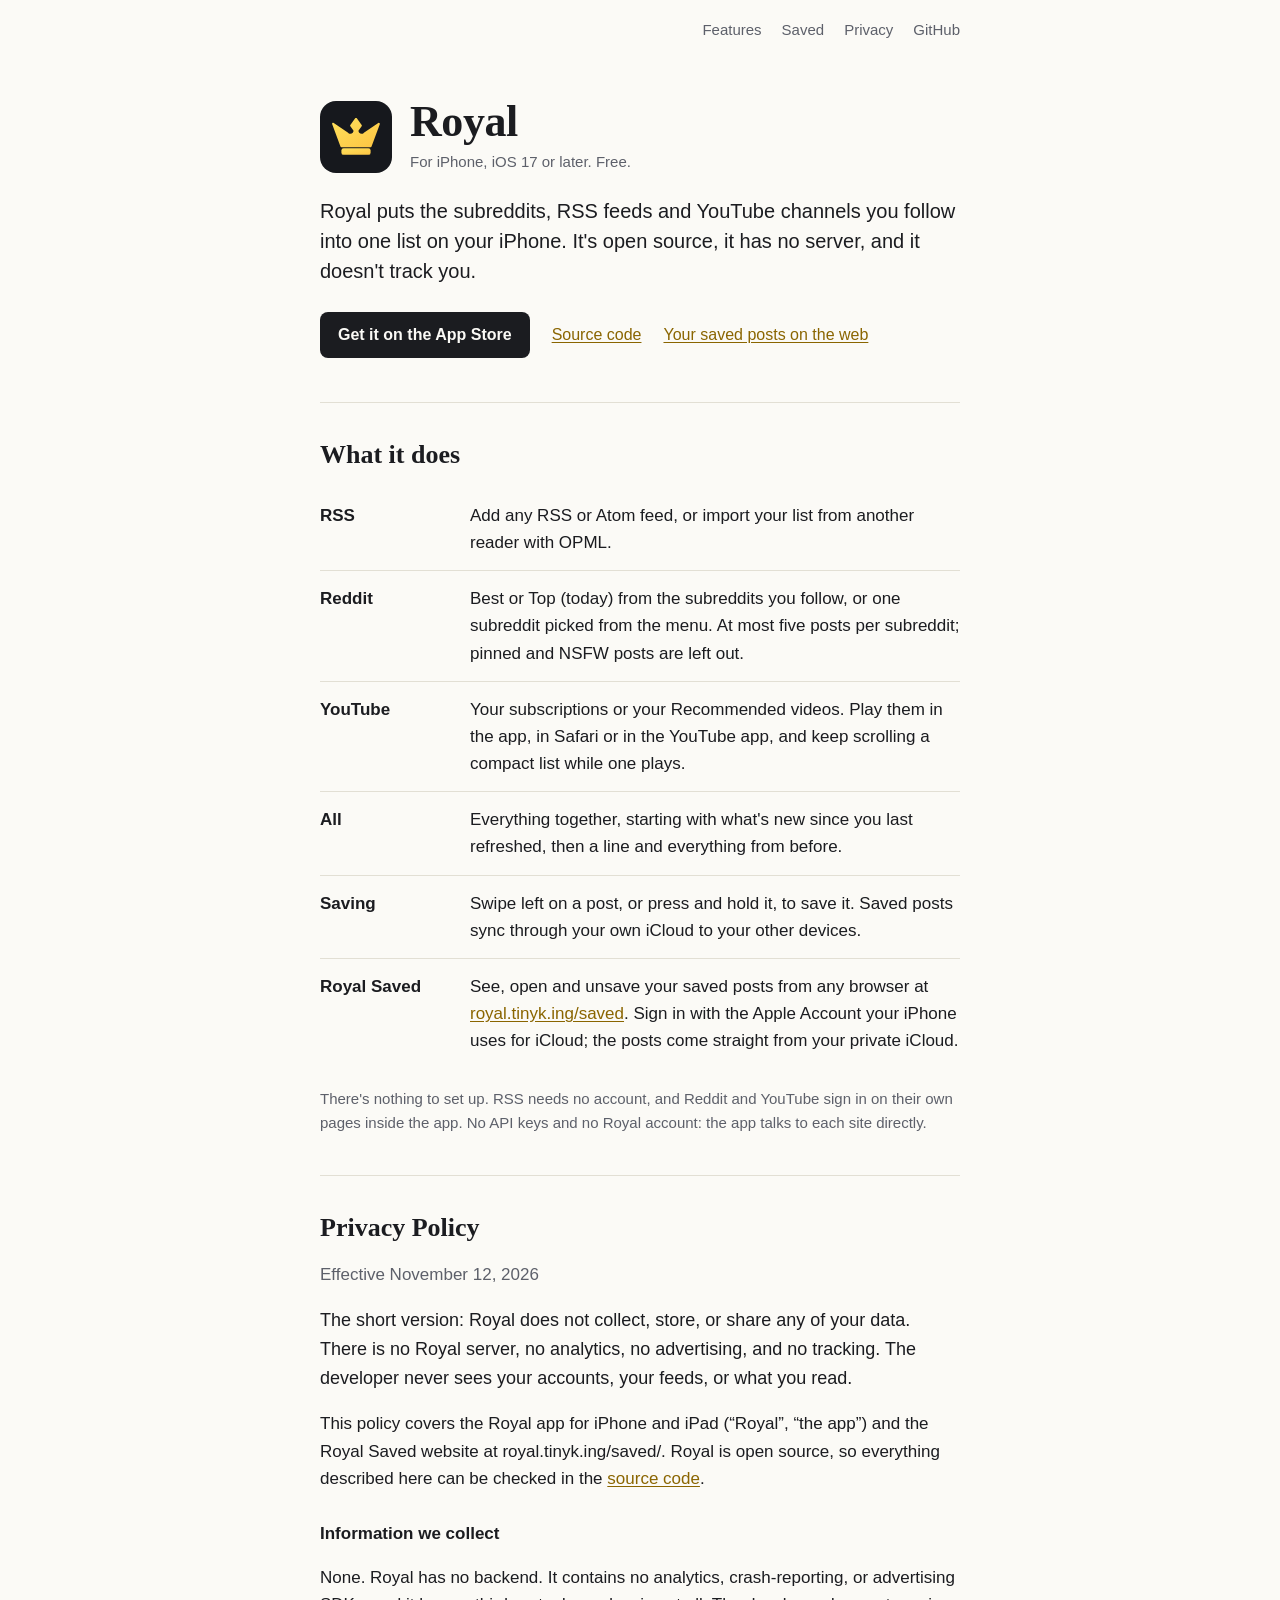
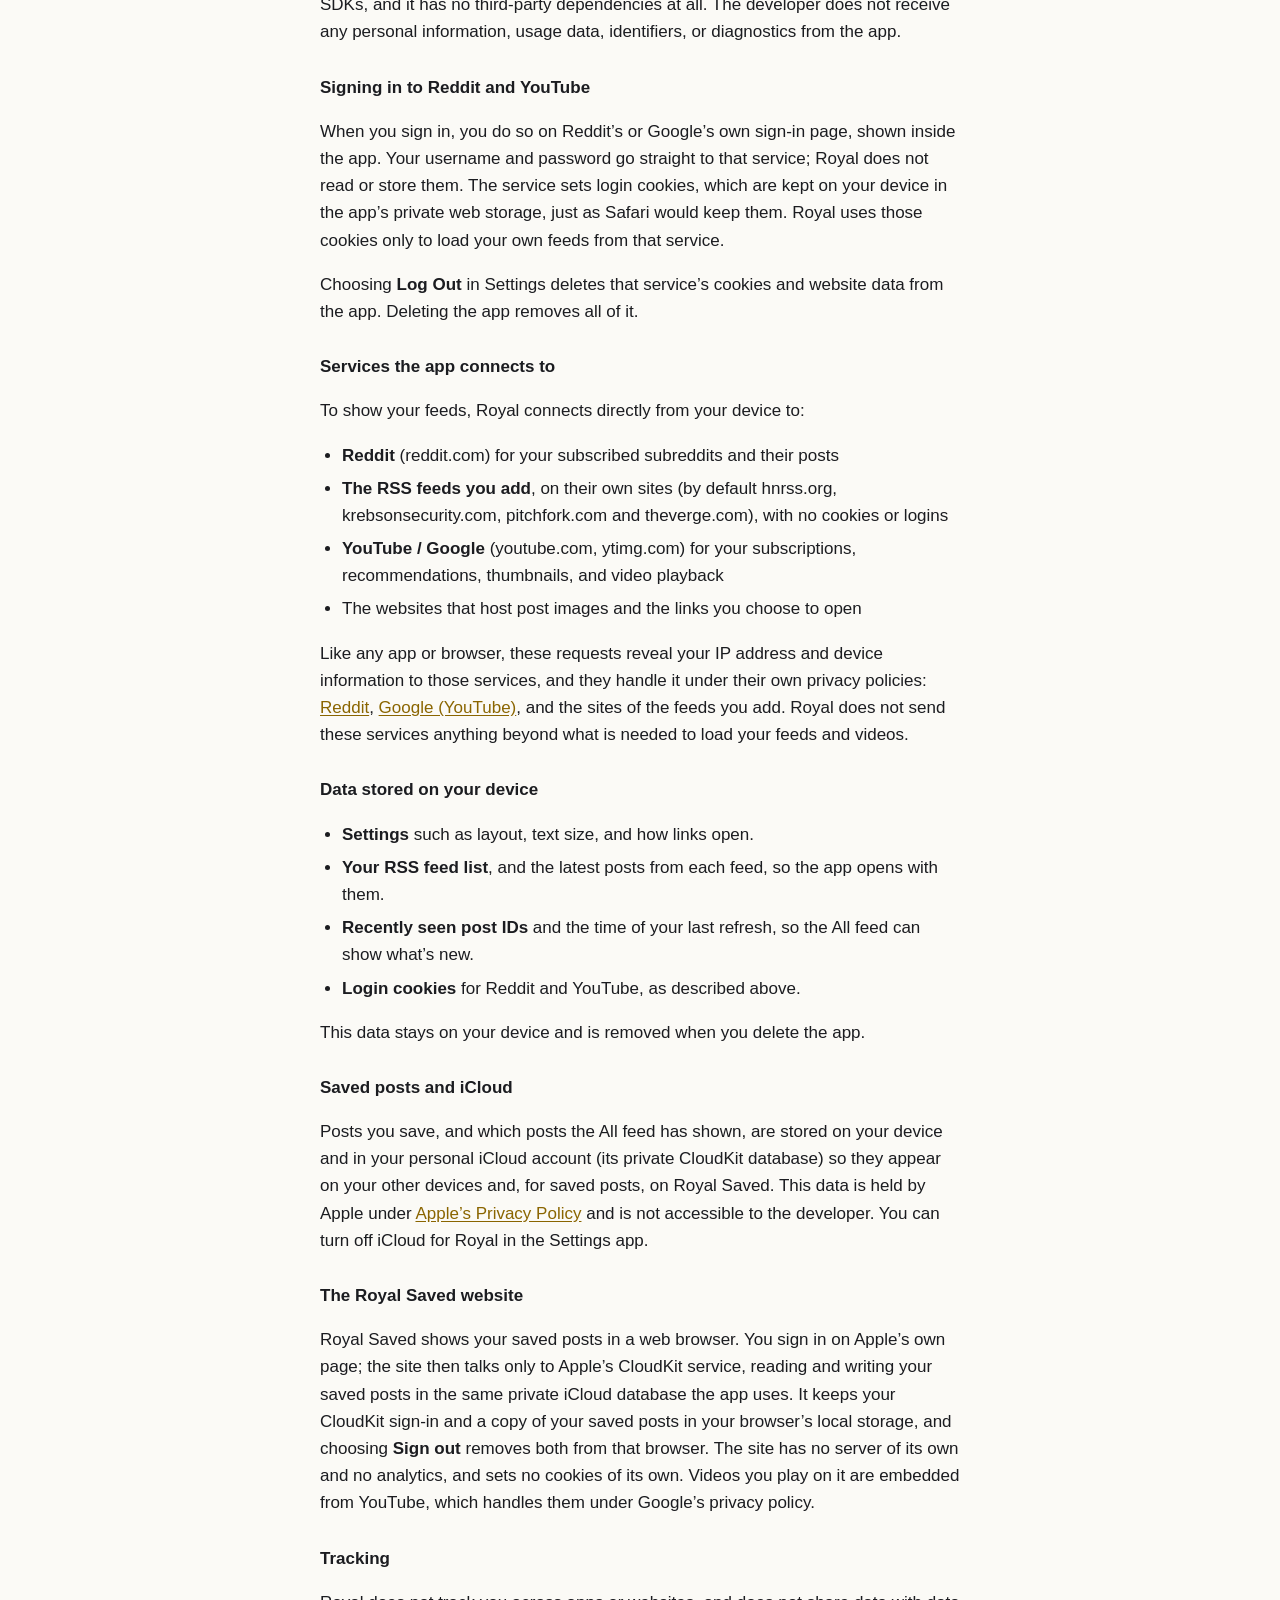
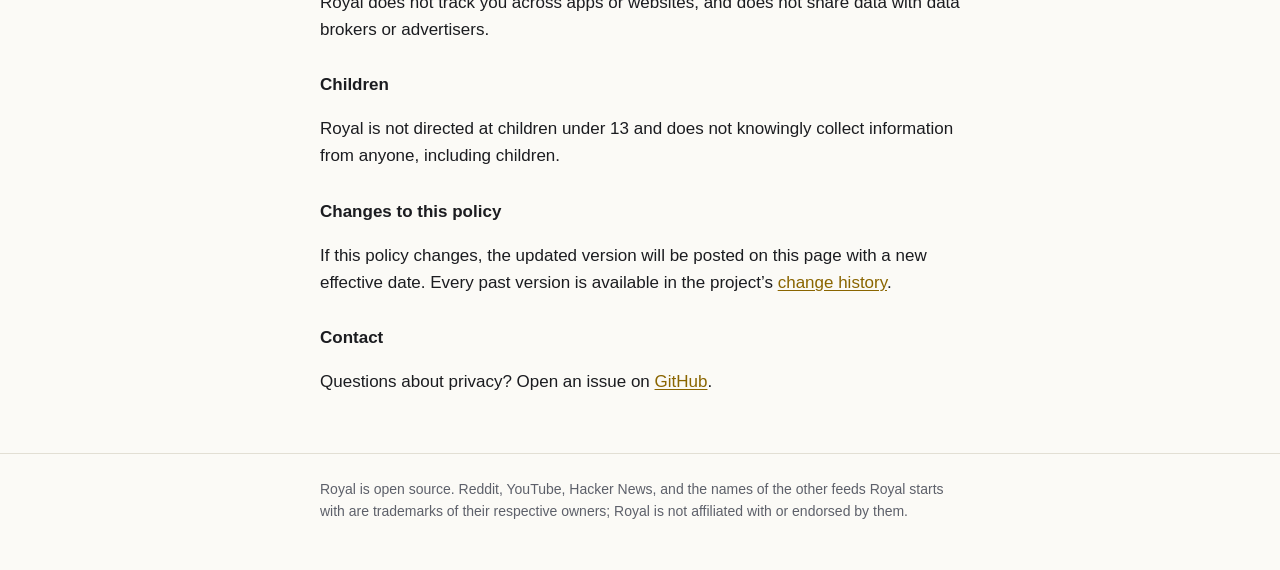
==== commit c5a37424: "Show the All feed's earlier posts below a refresh line, with no Mark all read The All feed hid posts" ====
--- a/docs/index.html
+++ b/docs/index.html
@@ -138,7 +138,7 @@
       </div>
       <div>
         <dt>All</dt>
-        <dd>Everything together, starting with what's new since you last refreshed. Pull up at the end to mark it all read; pull up again to look back at older posts.</dd>
+        <dd>Everything together, starting with what's new since you last refreshed, then a line and everything from before.</dd>
       </div>
       <div>
         <dt>Saving</dt>
